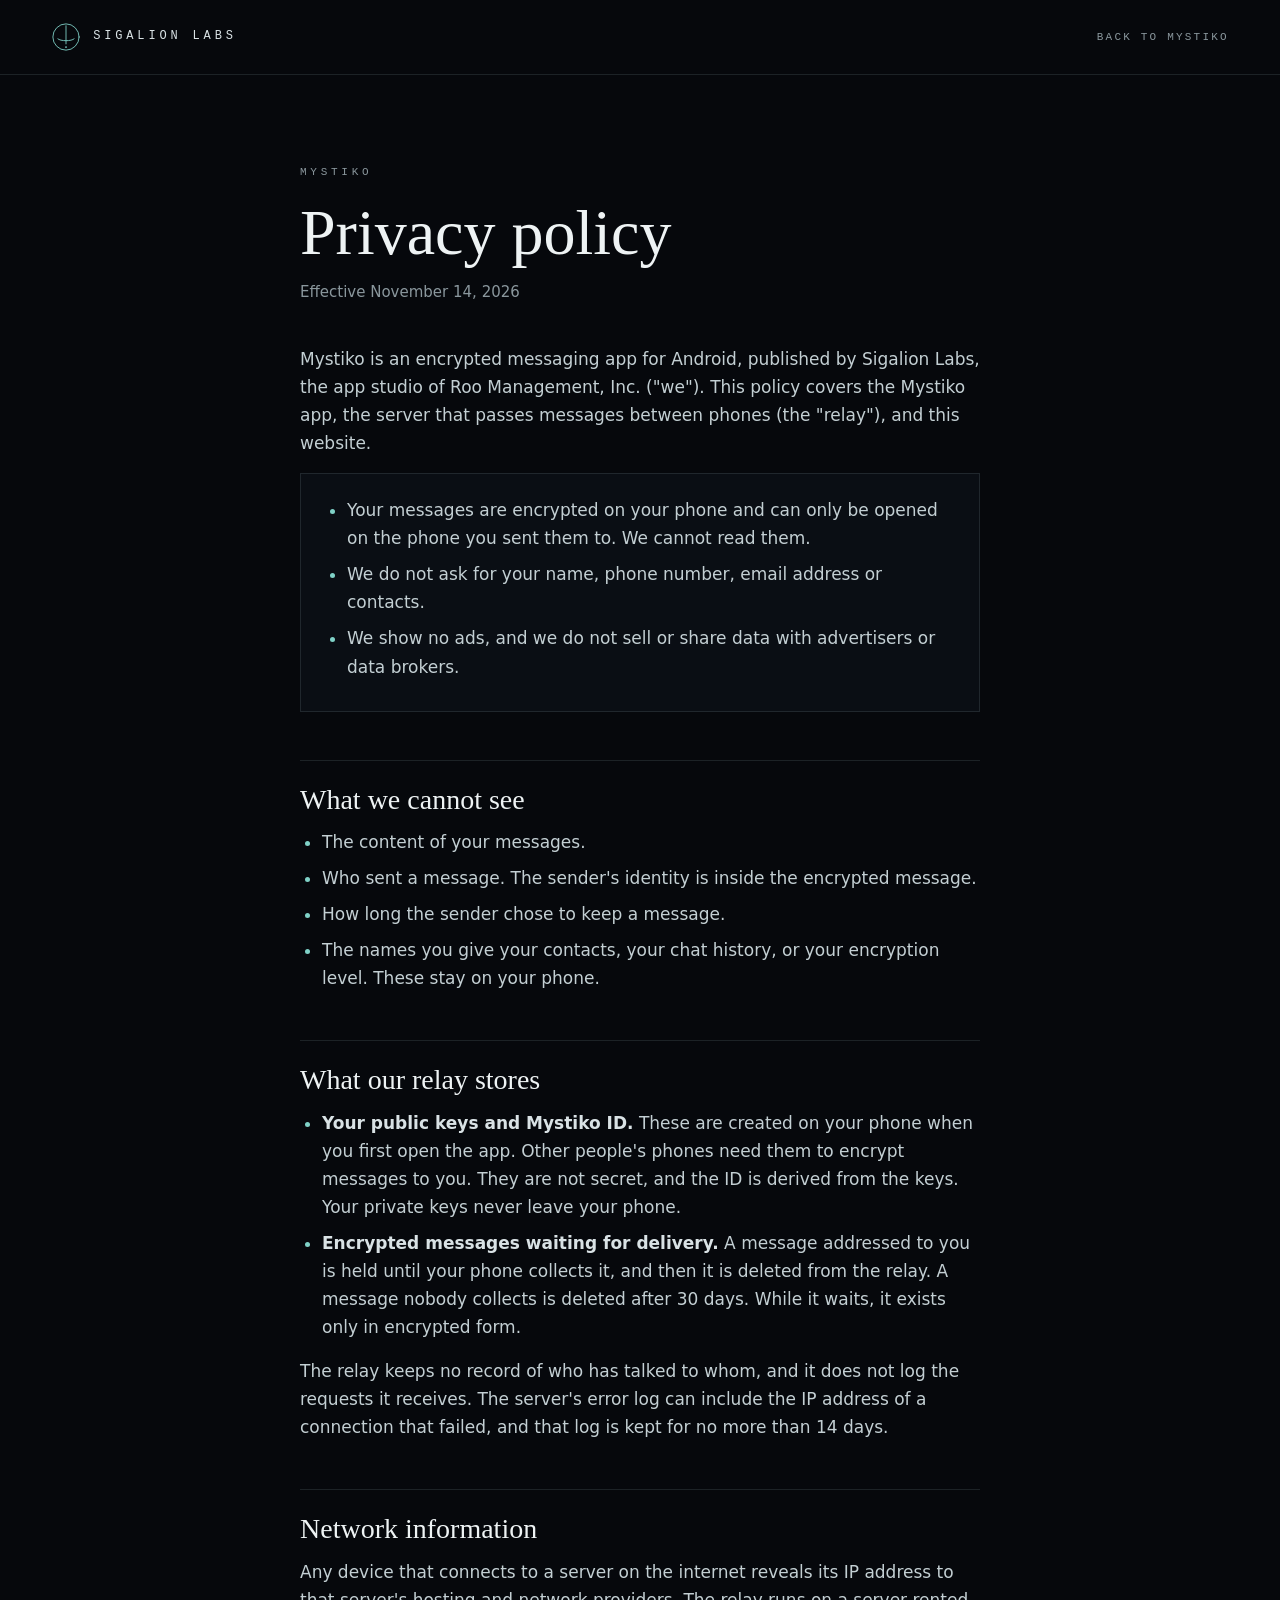
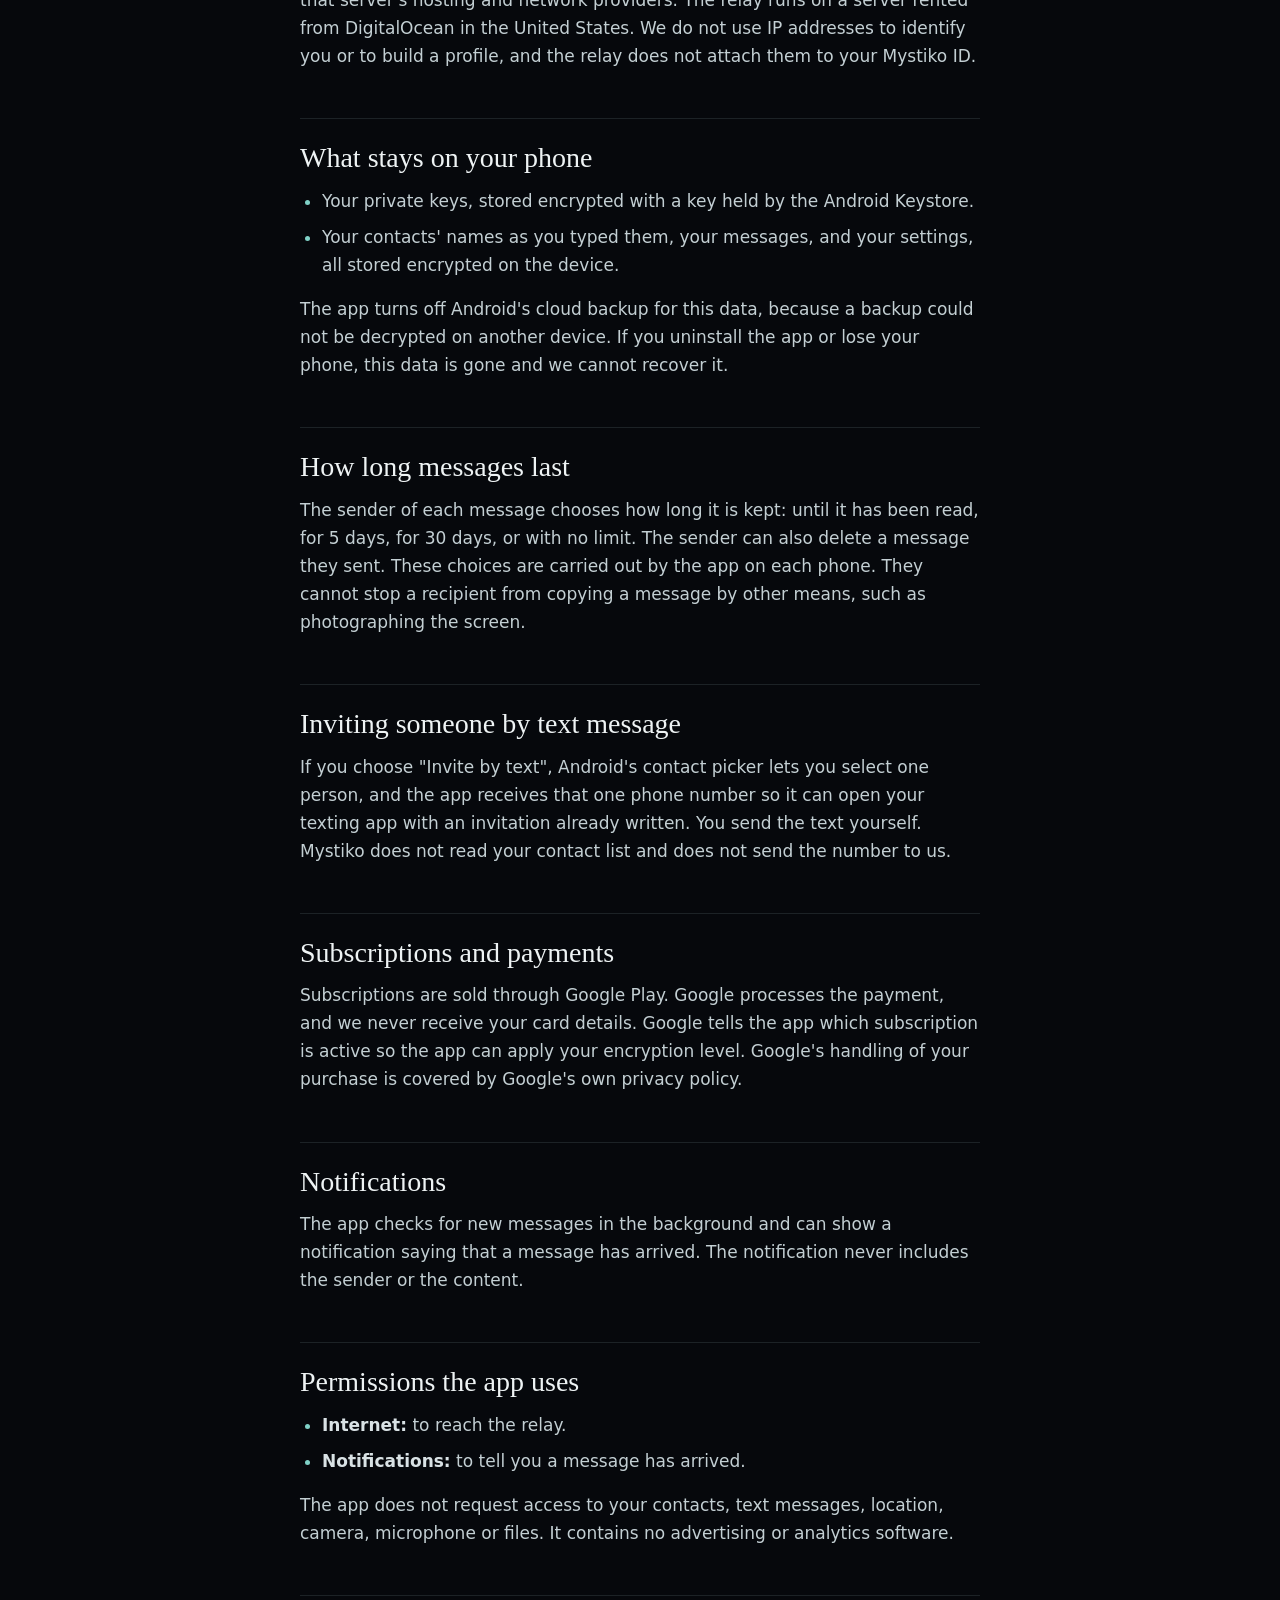
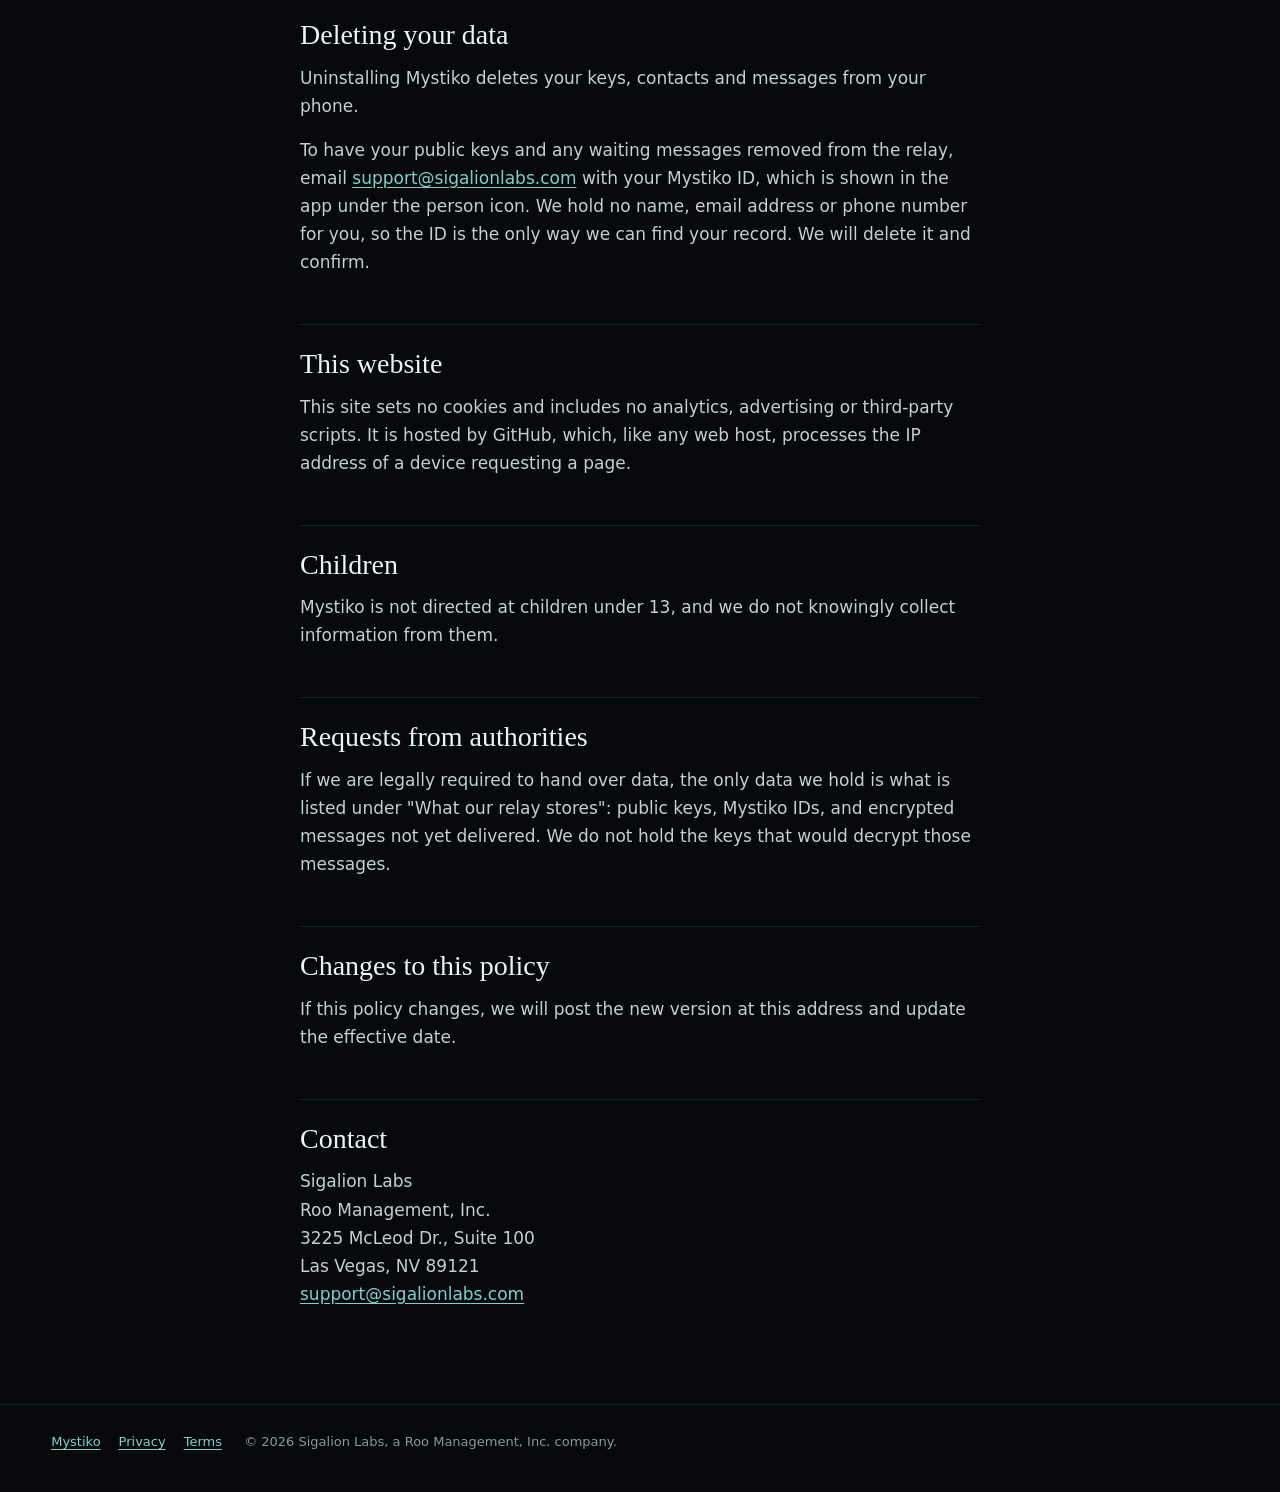
==== privacy.html @ 2ee75dae "Add privacy policy, terms of service and a contact address Both pages describe what the app and rela" ====
<!doctype html>
<html lang="en">
<head>
<meta charset="utf-8">
<meta name="viewport" content="width=device-width, initial-scale=1">
<title>Privacy policy | Mystiko by Sigalion Labs</title>
<meta name="description" content="What the Mystiko app and its server handle, and what they never see.">
<meta name="theme-color" content="#06080c">
<link rel="canonical" href="https://sigalionlabs.com/privacy.html">
<link rel="icon" href="favicon.svg" type="image/svg+xml">
<link rel="stylesheet" href="doc.css">
</head>
<body>

<header class="top">
  <a class="brand" href="/">
    <svg viewBox="0 0 48 48" aria-hidden="true"><circle cx="24" cy="24" r="21"/><path d="M11 27c4 4 22 4 26 0"/><path d="M24 6v29"/><circle class="dot" cx="24" cy="40" r="1.4"/></svg>
    <span>Sigalion Labs</span>
  </a>
  <a class="back" href="/">Back to Mystiko</a>
</header>

<main>
  <p class="eyebrow">Mystiko</p>
  <h1>Privacy policy</h1>
  <p class="dated">Effective November 14, 2026</p>

  <p>Mystiko is an encrypted messaging app for Android, published by Sigalion Labs, the app studio of Roo Management, Inc. ("we"). This policy covers the Mystiko app, the server that passes messages between phones (the "relay"), and this website.</p>

  <div class="short">
    <ul>
      <li>Your messages are encrypted on your phone and can only be opened on the phone you sent them to. We cannot read them.</li>
      <li>We do not ask for your name, phone number, email address or contacts.</li>
      <li>We show no ads, and we do not sell or share data with advertisers or data brokers.</li>
    </ul>
  </div>

  <h2>What we cannot see</h2>
  <ul>
    <li>The content of your messages.</li>
    <li>Who sent a message. The sender's identity is inside the encrypted message.</li>
    <li>How long the sender chose to keep a message.</li>
    <li>The names you give your contacts, your chat history, or your encryption level. These stay on your phone.</li>
  </ul>

  <h2>What our relay stores</h2>
  <ul>
    <li><strong>Your public keys and Mystiko ID.</strong> These are created on your phone when you first open the app. Other people's phones need them to encrypt messages to you. They are not secret, and the ID is derived from the keys. Your private keys never leave your phone.</li>
    <li><strong>Encrypted messages waiting for delivery.</strong> A message addressed to you is held until your phone collects it, and then it is deleted from the relay. A message nobody collects is deleted after 30 days. While it waits, it exists only in encrypted form.</li>
  </ul>
  <p>The relay keeps no record of who has talked to whom, and it does not log the requests it receives. The server's error log can include the IP address of a connection that failed, and that log is kept for no more than 14 days.</p>

  <h2>Network information</h2>
  <p>Any device that connects to a server on the internet reveals its IP address to that server's hosting and network providers. The relay runs on a server rented from DigitalOcean in the United States. We do not use IP addresses to identify you or to build a profile, and the relay does not attach them to your Mystiko ID.</p>

  <h2>What stays on your phone</h2>
  <ul>
    <li>Your private keys, stored encrypted with a key held by the Android Keystore.</li>
    <li>Your contacts' names as you typed them, your messages, and your settings, all stored encrypted on the device.</li>
  </ul>
  <p>The app turns off Android's cloud backup for this data, because a backup could not be decrypted on another device. If you uninstall the app or lose your phone, this data is gone and we cannot recover it.</p>

  <h2>How long messages last</h2>
  <p>The sender of each message chooses how long it is kept: until it has been read, for 5 days, for 30 days, or with no limit. The sender can also delete a message they sent. These choices are carried out by the app on each phone. They cannot stop a recipient from copying a message by other means, such as photographing the screen.</p>

  <h2>Inviting someone by text message</h2>
  <p>If you choose "Invite by text", Android's contact picker lets you select one person, and the app receives that one phone number so it can open your texting app with an invitation already written. You send the text yourself. Mystiko does not read your contact list and does not send the number to us.</p>

  <h2>Subscriptions and payments</h2>
  <p>Subscriptions are sold through Google Play. Google processes the payment, and we never receive your card details. Google tells the app which subscription is active so the app can apply your encryption level. Google's handling of your purchase is covered by Google's own privacy policy.</p>

  <h2>Notifications</h2>
  <p>The app checks for new messages in the background and can show a notification saying that a message has arrived. The notification never includes the sender or the content.</p>

  <h2>Permissions the app uses</h2>
  <ul>
    <li><strong>Internet:</strong> to reach the relay.</li>
    <li><strong>Notifications:</strong> to tell you a message has arrived.</li>
  </ul>
  <p>The app does not request access to your contacts, text messages, location, camera, microphone or files. It contains no advertising or analytics software.</p>

  <h2>Deleting your data</h2>
  <p>Uninstalling Mystiko deletes your keys, contacts and messages from your phone.</p>
  <p>To have your public keys and any waiting messages removed from the relay, email <a href="mailto:support@sigalionlabs.com">support@sigalionlabs.com</a> with your Mystiko ID, which is shown in the app under the person icon. We hold no name, email address or phone number for you, so the ID is the only way we can find your record. We will delete it and confirm.</p>

  <h2>This website</h2>
  <p>This site sets no cookies and includes no analytics, advertising or third-party scripts. It is hosted by GitHub, which, like any web host, processes the IP address of a device requesting a page.</p>

  <h2>Children</h2>
  <p>Mystiko is not directed at children under 13, and we do not knowingly collect information from them.</p>

  <h2>Requests from authorities</h2>
  <p>If we are legally required to hand over data, the only data we hold is what is listed under "What our relay stores": public keys, Mystiko IDs, and encrypted messages not yet delivered. We do not hold the keys that would decrypt those messages.</p>

  <h2>Changes to this policy</h2>
  <p>If this policy changes, we will post the new version at this address and update the effective date.</p>

  <h2>Contact</h2>
  <address>
    Sigalion Labs<br>
    Roo Management, Inc.<br>
    3225 McLeod Dr., Suite 100<br>
    Las Vegas, NV 89121<br>
    <a href="mailto:support@sigalionlabs.com">support@sigalionlabs.com</a>
  </address>
</main>

<footer>
  <a href="/">Mystiko</a><a href="privacy.html">Privacy</a><a href="terms.html">Terms</a>
  <span>© 2026 Sigalion Labs, a Roo Management, Inc. company.</span>
</footer>

</body>
</html>
---- doc.css ----
/* Plain reading pages: privacy and terms. Same palette as the main site, no effects. */

:root {
  --ink: #06080c;
  --line: rgba(160, 190, 200, 0.14);
  --text: #d9e2e5;
  --dim: #8a979d;
  --teal: #7fd1c7;
  --serif: "Iowan Old Style", "Palatino Linotype", Palatino, "Book Antiqua", Georgia, serif;
  --mono: ui-monospace, "Cascadia Mono", "SF Mono", Menlo, Consolas, "Liberation Mono", monospace;
  --sans: system-ui, -apple-system, "Segoe UI", Roboto, "Helvetica Neue", Arial, sans-serif;
}

* { box-sizing: border-box; }

body {
  margin: 0;
  background: var(--ink);
  color: var(--text);
  font-family: var(--sans);
  font-size: 17px;
  line-height: 1.65;
  -webkit-font-smoothing: antialiased;
}

a { color: var(--teal); text-underline-offset: 3px; }
a:hover { color: #fff; }

.top {
  display: flex;
  align-items: center;
  justify-content: space-between;
  gap: 20px;
  padding: 22px clamp(20px, 4vw, 56px);
  border-bottom: 1px solid var(--line);
}

.brand {
  display: inline-flex;
  align-items: center;
  gap: 12px;
  color: var(--text);
  text-decoration: none;
  font-family: var(--mono);
  font-size: 12px;
  letter-spacing: 0.32em;
  text-transform: uppercase;
}
.brand svg { width: 30px; height: 30px; fill: none; stroke: var(--teal); stroke-width: 1.4; stroke-linecap: round; }
.brand .dot { fill: var(--teal); stroke: none; }

.back {
  font-family: var(--mono);
  font-size: 11px;
  letter-spacing: 0.2em;
  text-transform: uppercase;
  text-decoration: none;
  color: var(--dim);
}
.back:hover { color: var(--teal); }

main {
  width: min(760px, 100%);
  margin: 0 auto;
  padding: clamp(40px, 7vw, 88px) clamp(20px, 4vw, 40px) 96px;
}

.eyebrow {
  margin: 0 0 18px;
  font-family: var(--mono);
  font-size: 11px;
  letter-spacing: 0.34em;
  text-transform: uppercase;
  color: var(--dim);
}

h1 {
  margin: 0 0 14px;
  font-family: var(--serif);
  font-weight: 400;
  font-size: clamp(38px, 6vw, 64px);
  line-height: 1.05;
  color: #eef3f4;
}

.dated { margin: 0 0 40px; color: var(--dim); font-size: 15px; }

h2 {
  margin: 48px 0 12px;
  padding-top: 22px;
  border-top: 1px solid var(--line);
  font-family: var(--serif);
  font-weight: 400;
  font-size: 28px;
  line-height: 1.2;
  color: #eef3f4;
}

p { margin: 0 0 16px; color: #c3cfd3; }
ul { margin: 0 0 16px; padding-left: 22px; color: #c3cfd3; }
li { margin-bottom: 8px; }
li::marker { color: var(--teal); }
strong { color: var(--text); font-weight: 600; }

.short {
  margin: 0 0 8px;
  padding: 22px 24px;
  border: 1px solid var(--line);
  background: rgba(12, 16, 23, 0.8);
}
.short ul { margin-bottom: 0; }

address { font-style: normal; color: #c3cfd3; }

footer {
  padding: 26px clamp(20px, 4vw, 56px) 40px;
  border-top: 1px solid var(--line);
  font-size: 13px;
  color: var(--dim);
}
footer a { margin-right: 18px; }
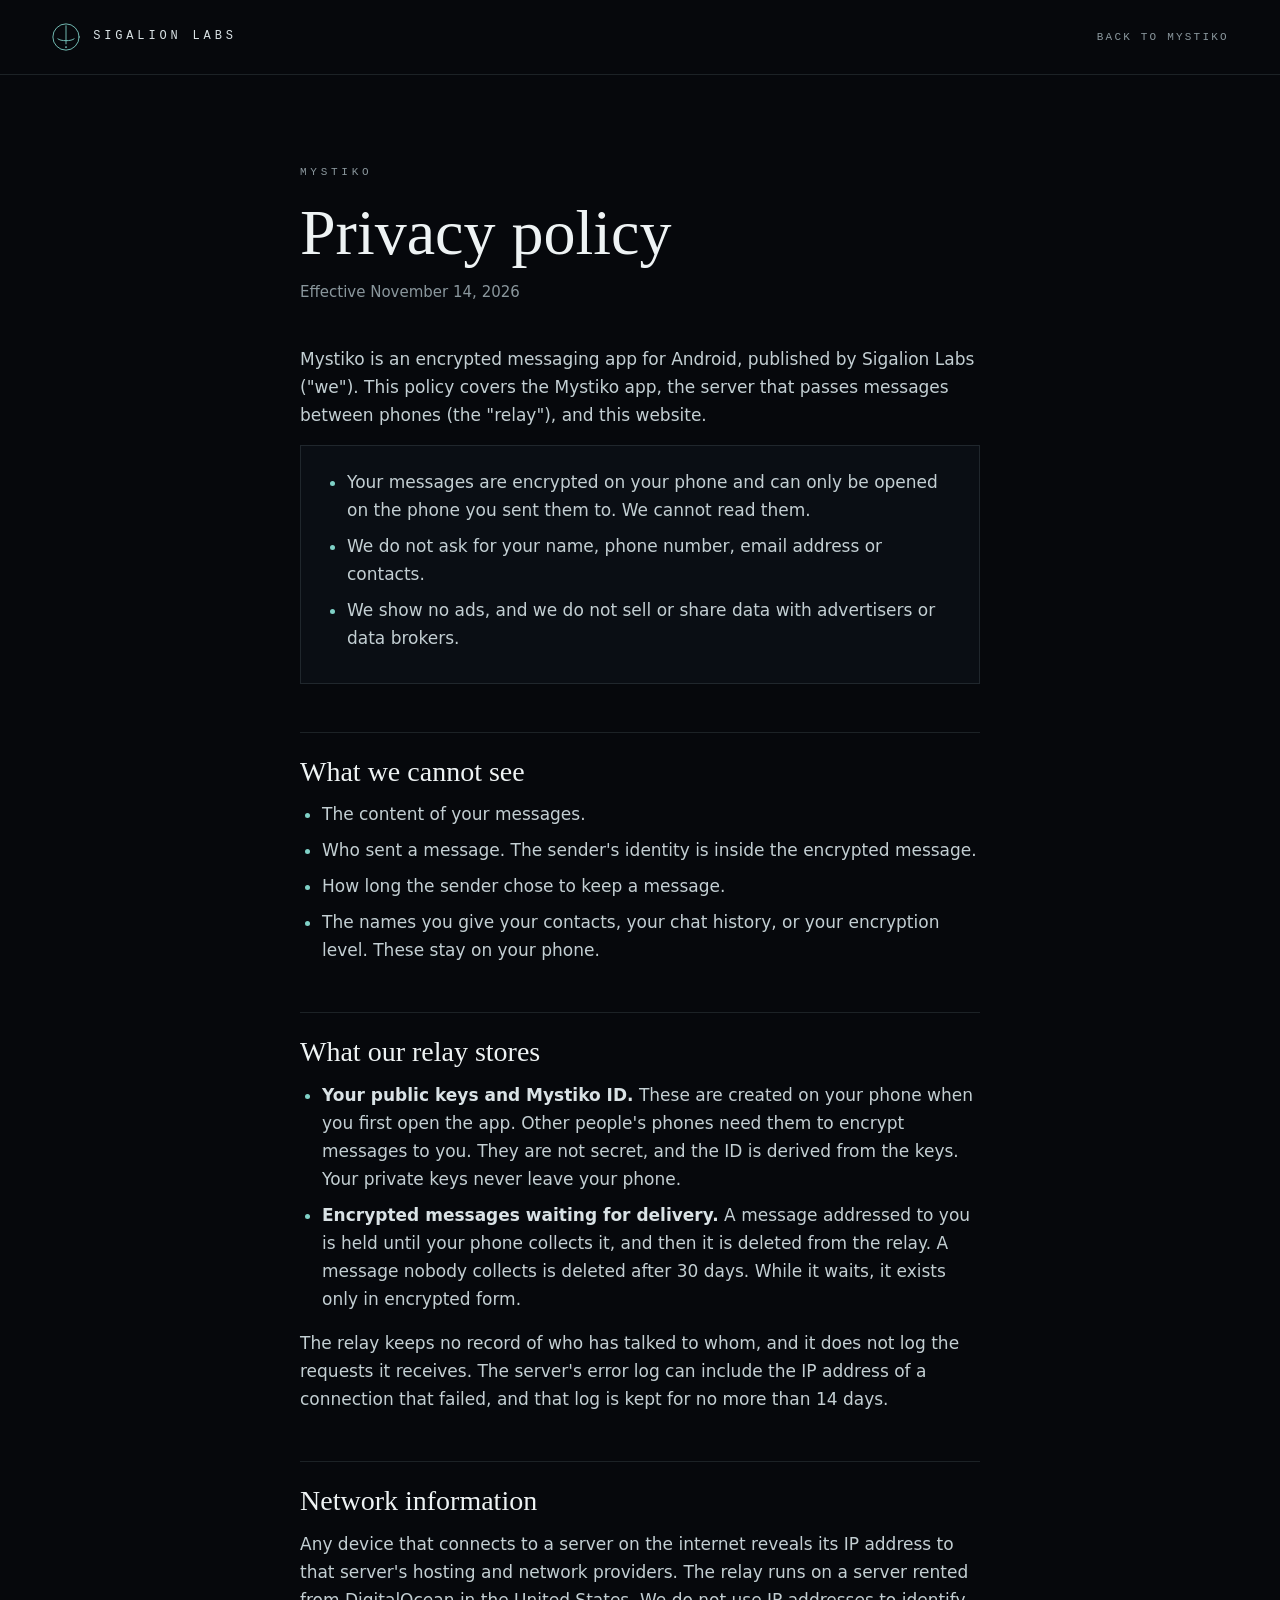
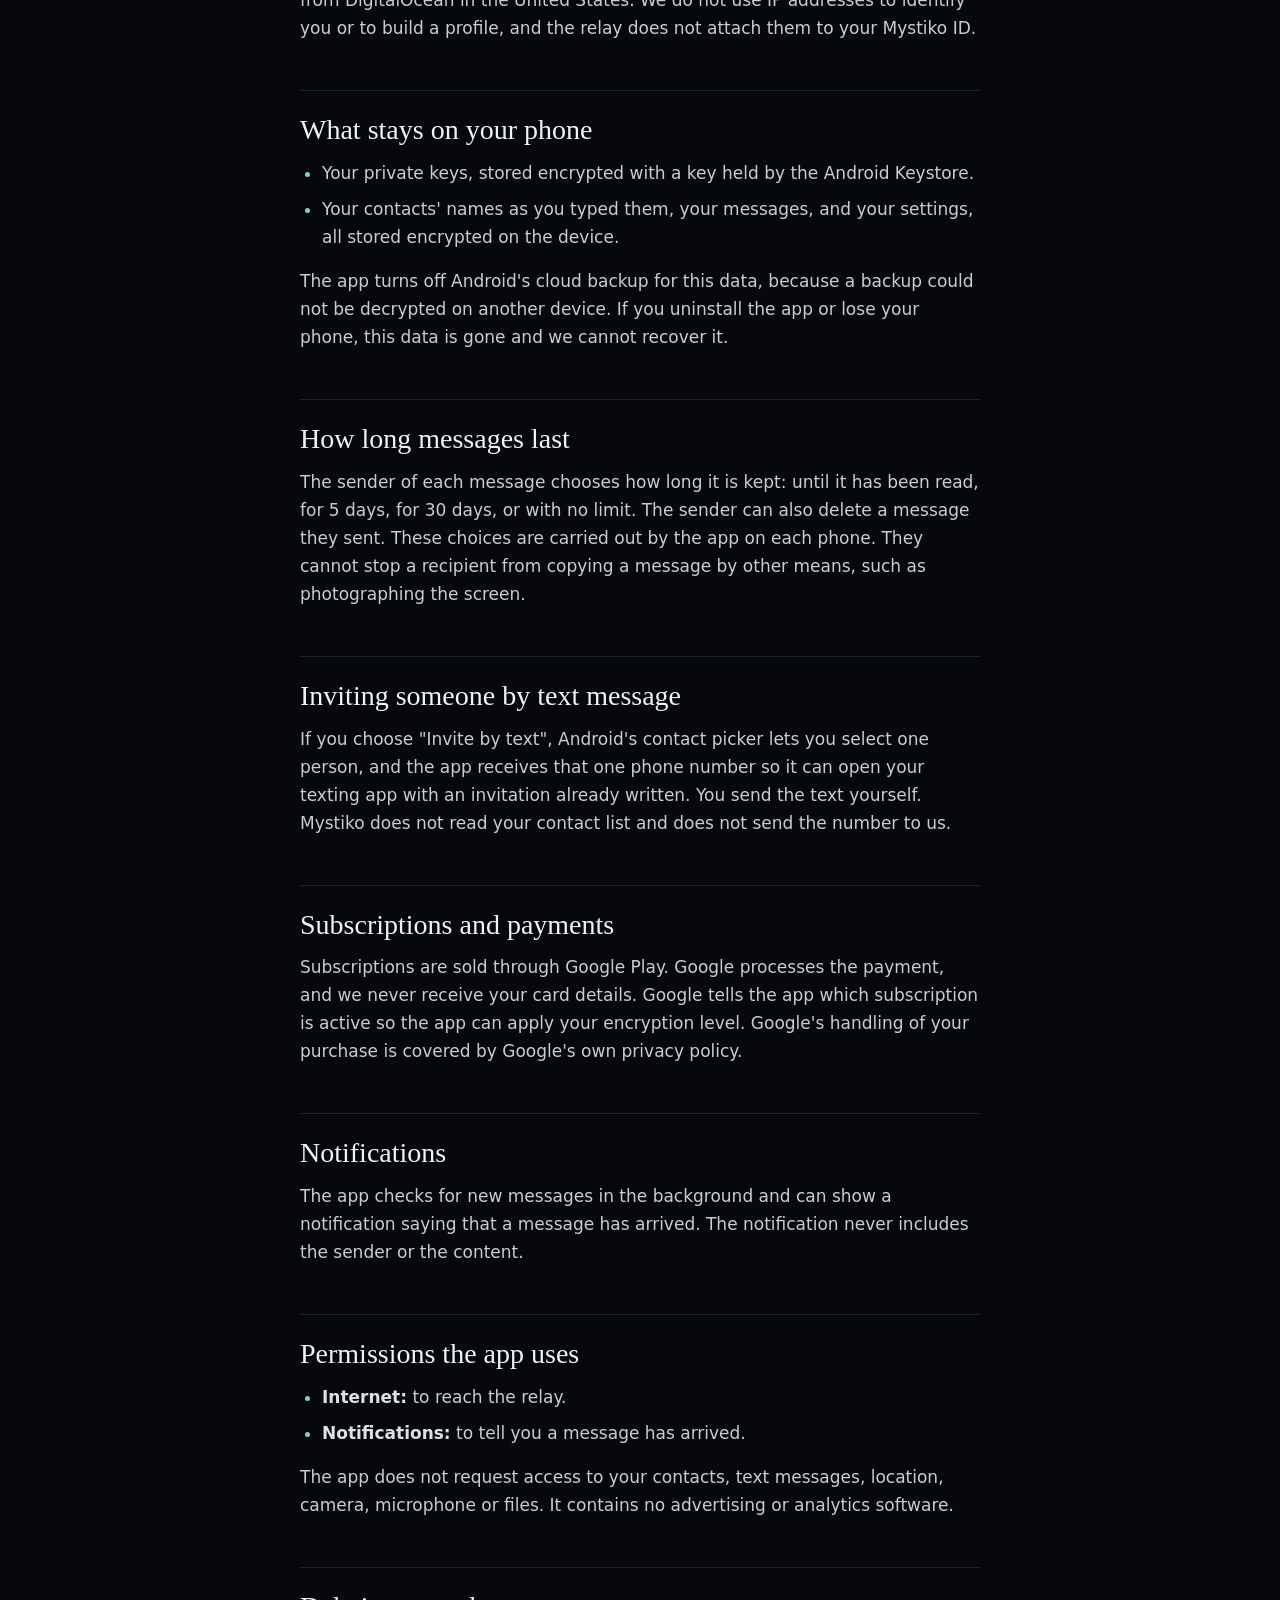
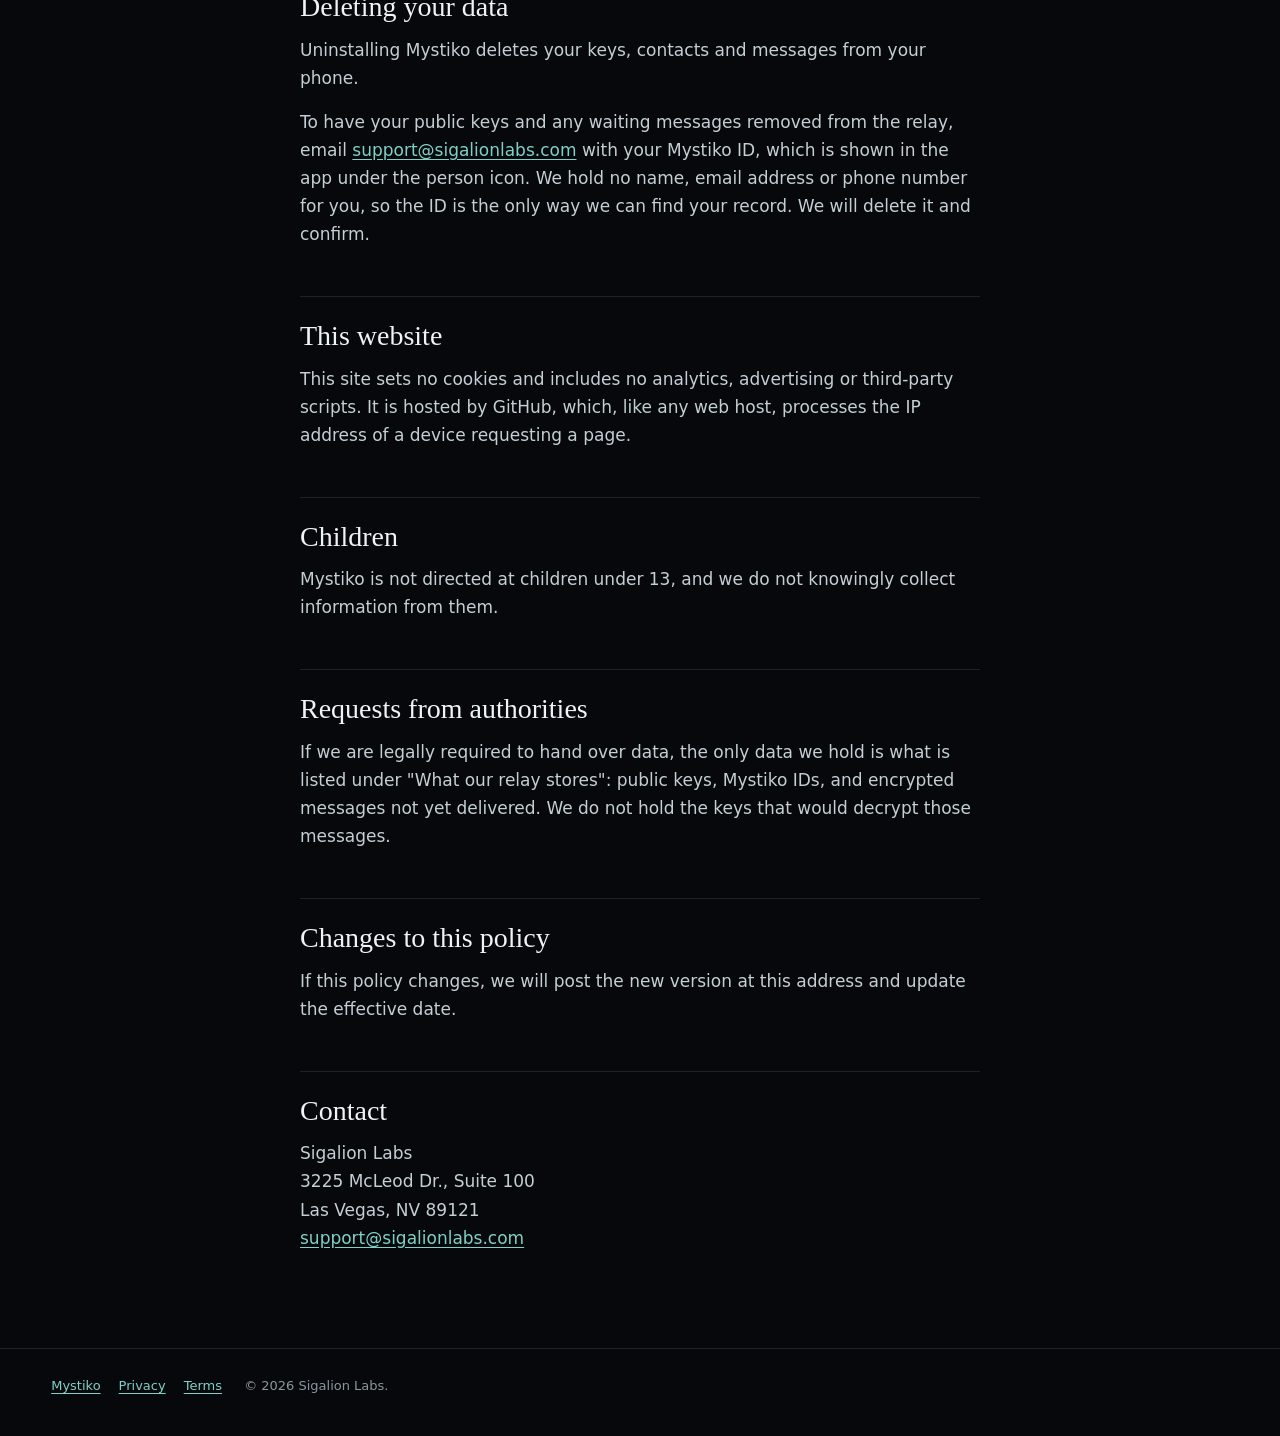
==== commit 44112dca: "Present the site under the Sigalion Labs name only Co-Authored-By: Claude Fable 5.2 <noreply@anthrop" ====
--- a/privacy.html
+++ b/privacy.html
@@ -25,7 +25,7 @@
   <h1>Privacy policy</h1>
   <p class="dated">Effective November 14, 2026</p>
 
-  <p>Mystiko is an encrypted messaging app for Android, published by Sigalion Labs, the app studio of Roo Management, Inc. ("we"). This policy covers the Mystiko app, the server that passes messages between phones (the "relay"), and this website.</p>
+  <p>Mystiko is an encrypted messaging app for Android, published by Sigalion Labs ("we"). This policy covers the Mystiko app, the server that passes messages between phones (the "relay"), and this website.</p>
 
   <div class="short">
     <ul>
@@ -98,7 +98,6 @@
   <h2>Contact</h2>
   <address>
     Sigalion Labs<br>
-    Roo Management, Inc.<br>
     3225 McLeod Dr., Suite 100<br>
     Las Vegas, NV 89121<br>
     <a href="mailto:support@sigalionlabs.com">support@sigalionlabs.com</a>
@@ -107,7 +106,7 @@
 
 <footer>
   <a href="/">Mystiko</a><a href="privacy.html">Privacy</a><a href="terms.html">Terms</a>
-  <span>© 2026 Sigalion Labs, a Roo Management, Inc. company.</span>
+  <span>© 2026 Sigalion Labs.</span>
 </footer>
 
 </body>
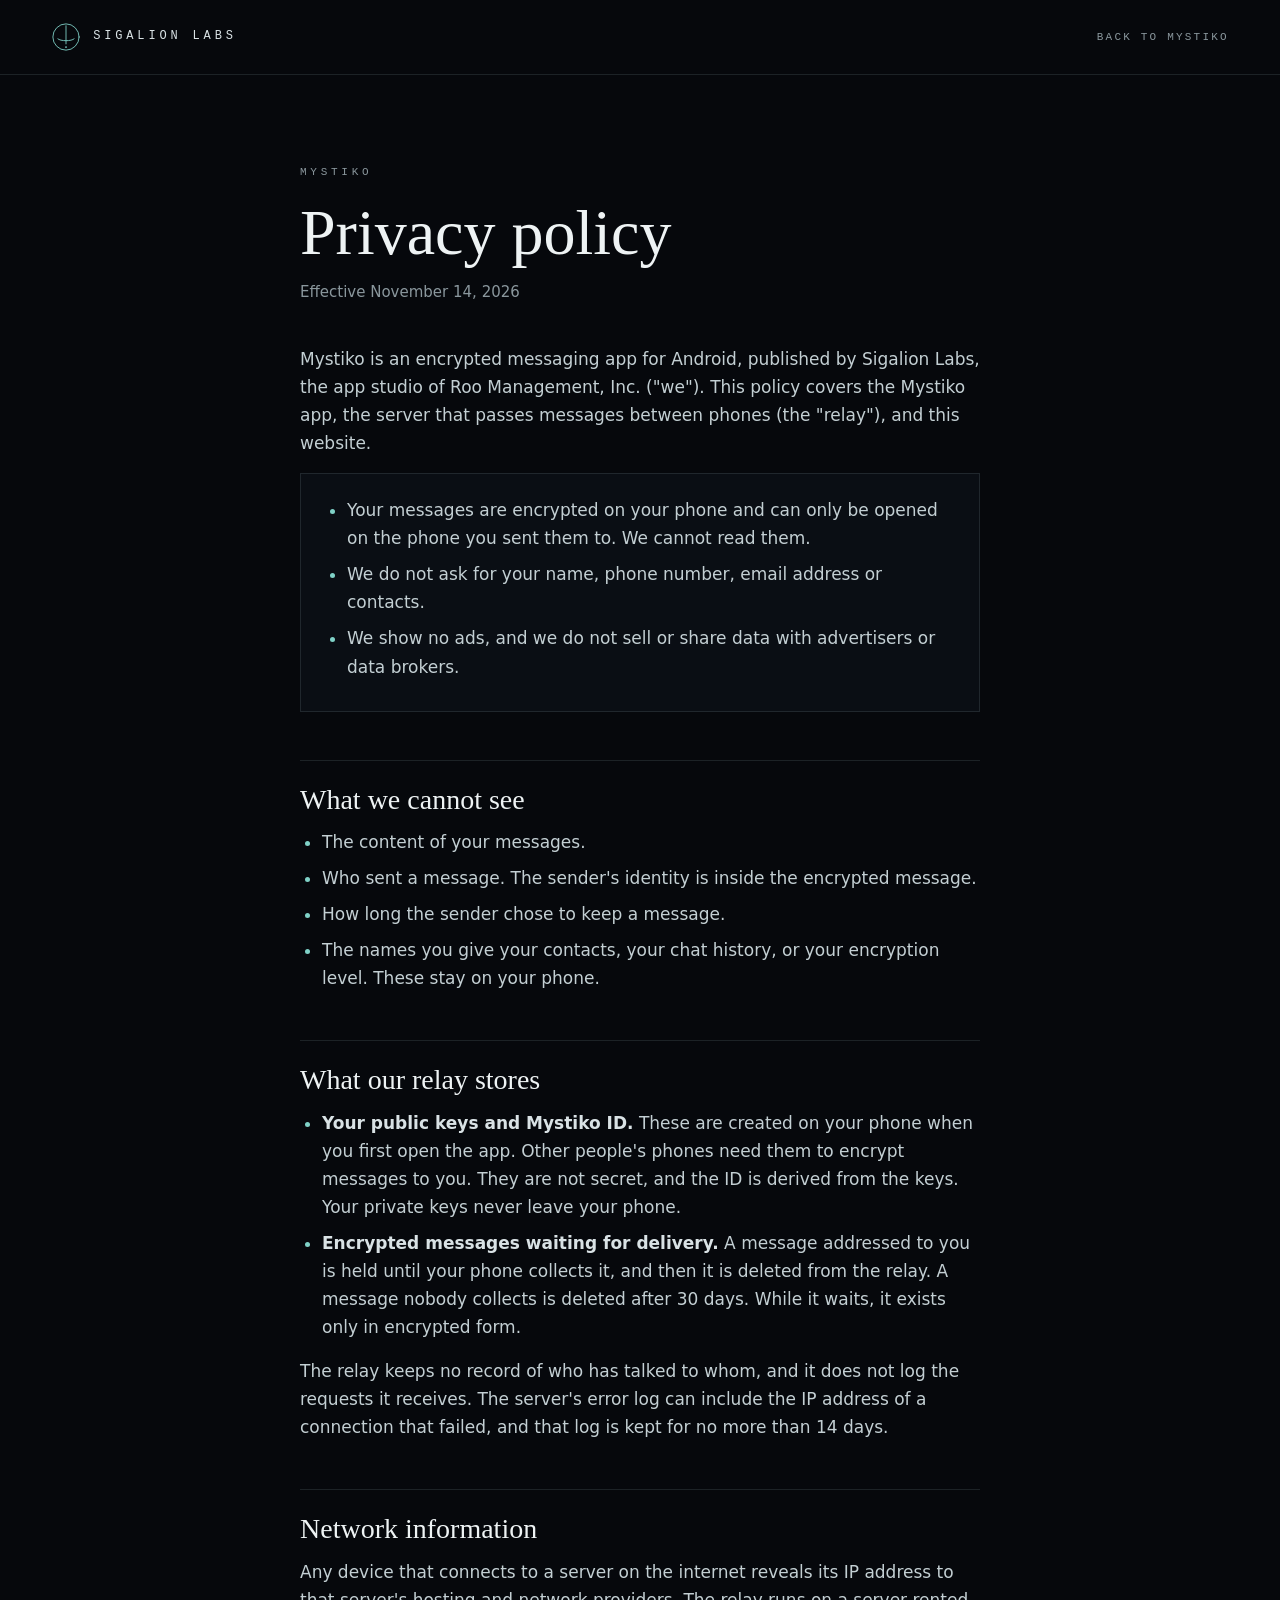
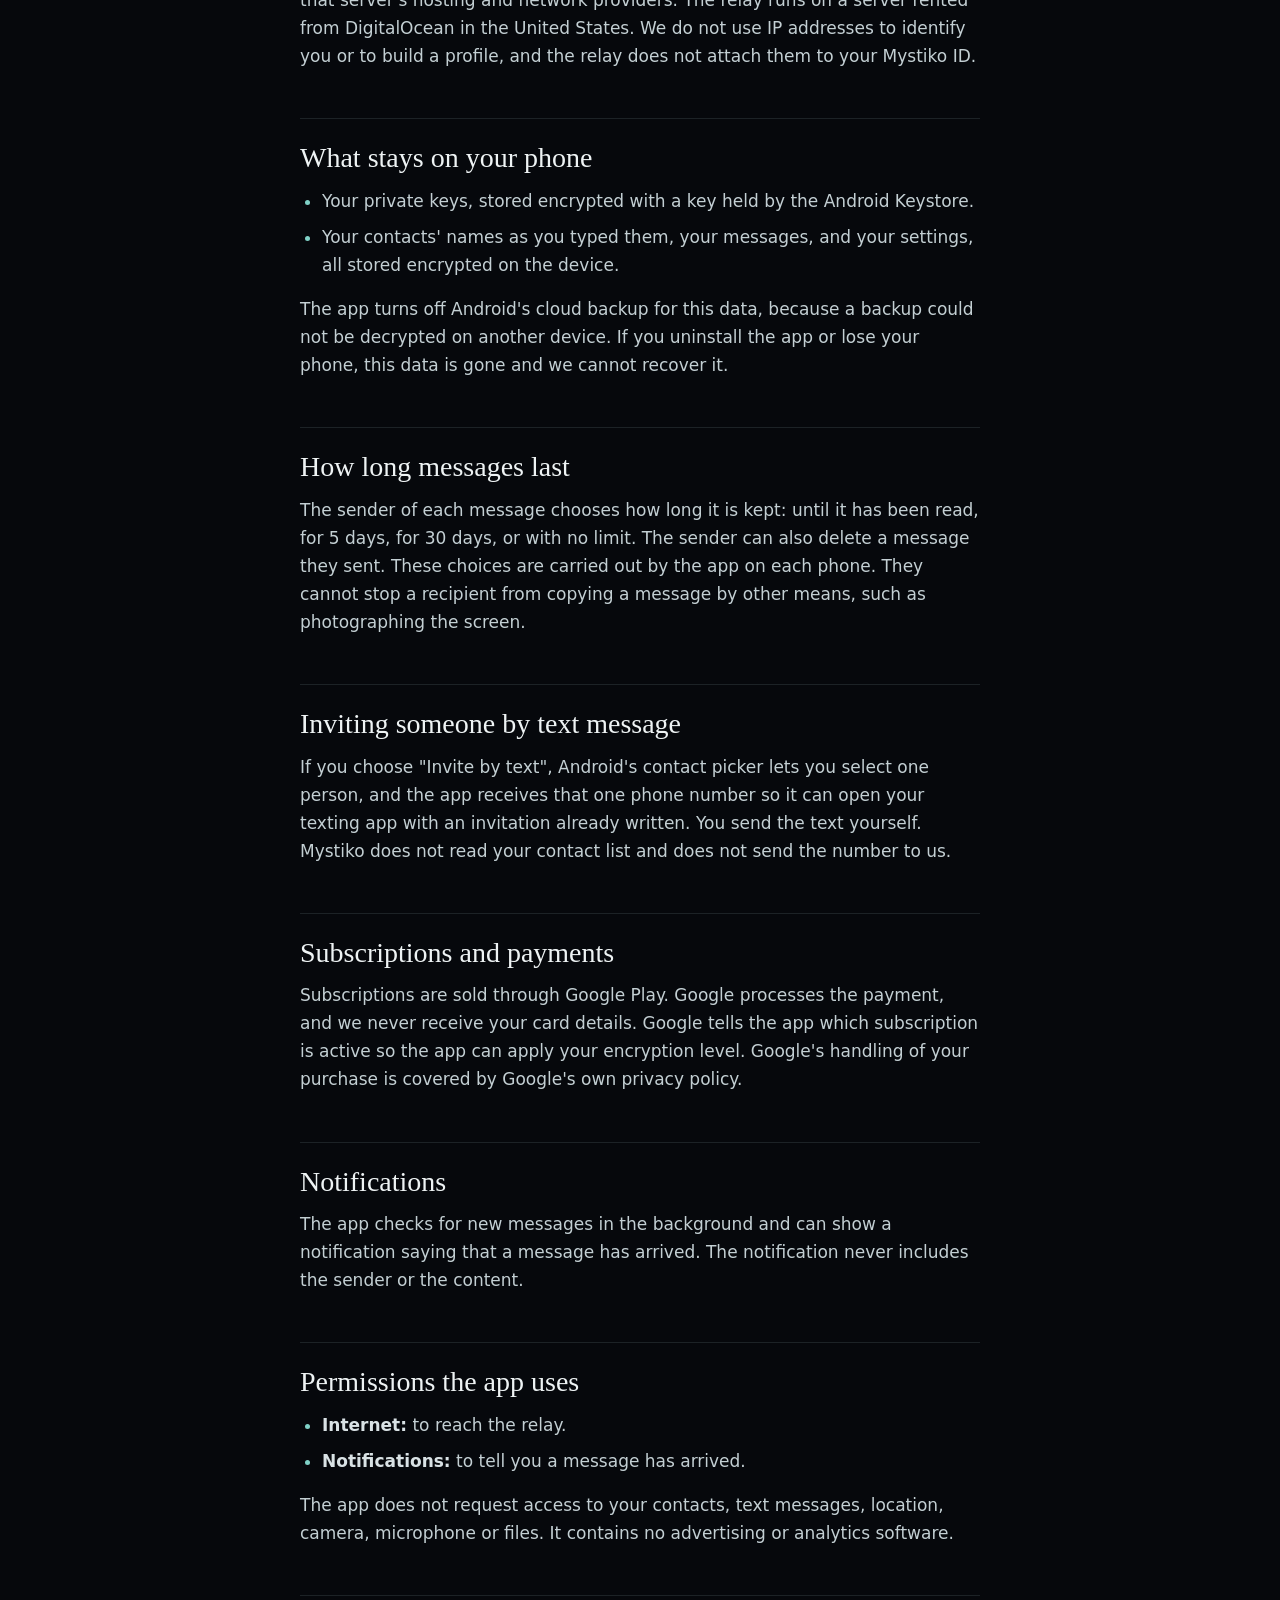
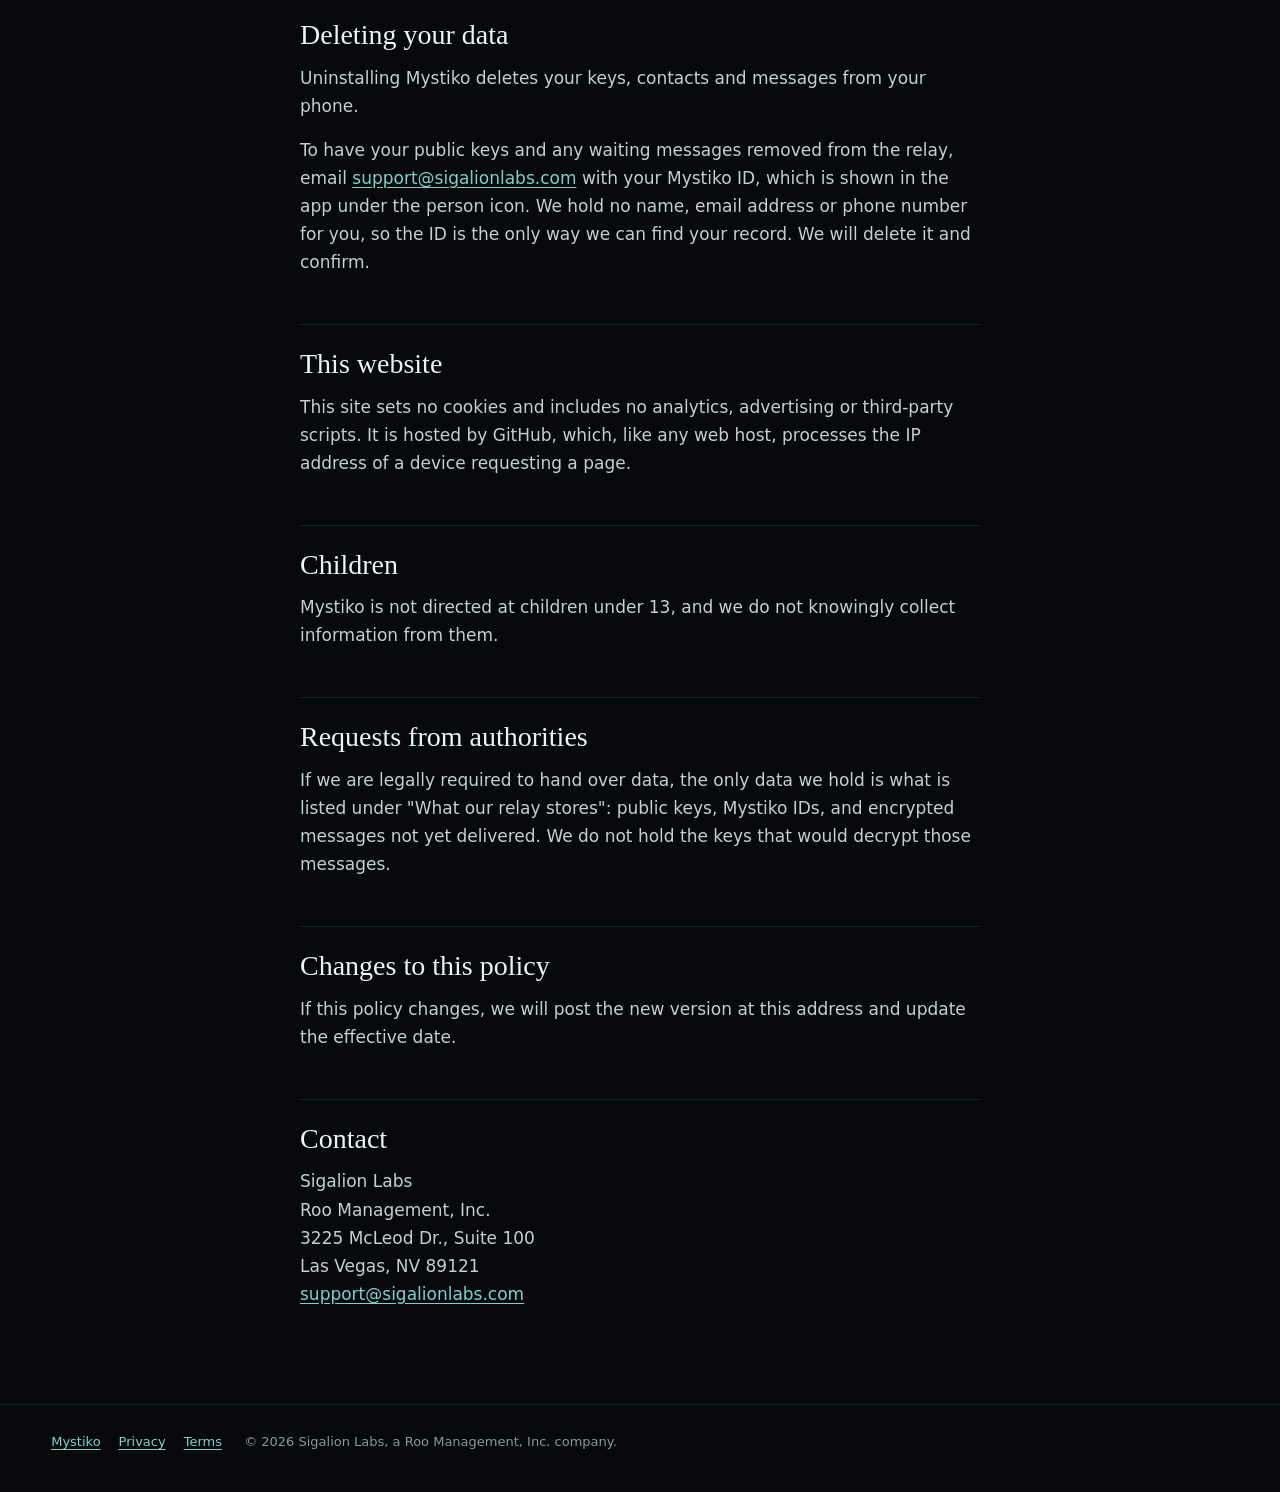
==== commit 2592debc: "Revert "Present the site under the Sigalion Labs name only" This reverts commit 44112dca83843392249f" ====
--- a/privacy.html
+++ b/privacy.html
@@ -25,7 +25,7 @@
   <h1>Privacy policy</h1>
   <p class="dated">Effective November 14, 2026</p>
 
-  <p>Mystiko is an encrypted messaging app for Android, published by Sigalion Labs ("we"). This policy covers the Mystiko app, the server that passes messages between phones (the "relay"), and this website.</p>
+  <p>Mystiko is an encrypted messaging app for Android, published by Sigalion Labs, the app studio of Roo Management, Inc. ("we"). This policy covers the Mystiko app, the server that passes messages between phones (the "relay"), and this website.</p>
 
   <div class="short">
     <ul>
@@ -98,6 +98,7 @@
   <h2>Contact</h2>
   <address>
     Sigalion Labs<br>
+    Roo Management, Inc.<br>
     3225 McLeod Dr., Suite 100<br>
     Las Vegas, NV 89121<br>
     <a href="mailto:support@sigalionlabs.com">support@sigalionlabs.com</a>
@@ -106,7 +107,7 @@
 
 <footer>
   <a href="/">Mystiko</a><a href="privacy.html">Privacy</a><a href="terms.html">Terms</a>
-  <span>© 2026 Sigalion Labs.</span>
+  <span>© 2026 Sigalion Labs, a Roo Management, Inc. company.</span>
 </footer>
 
 </body>
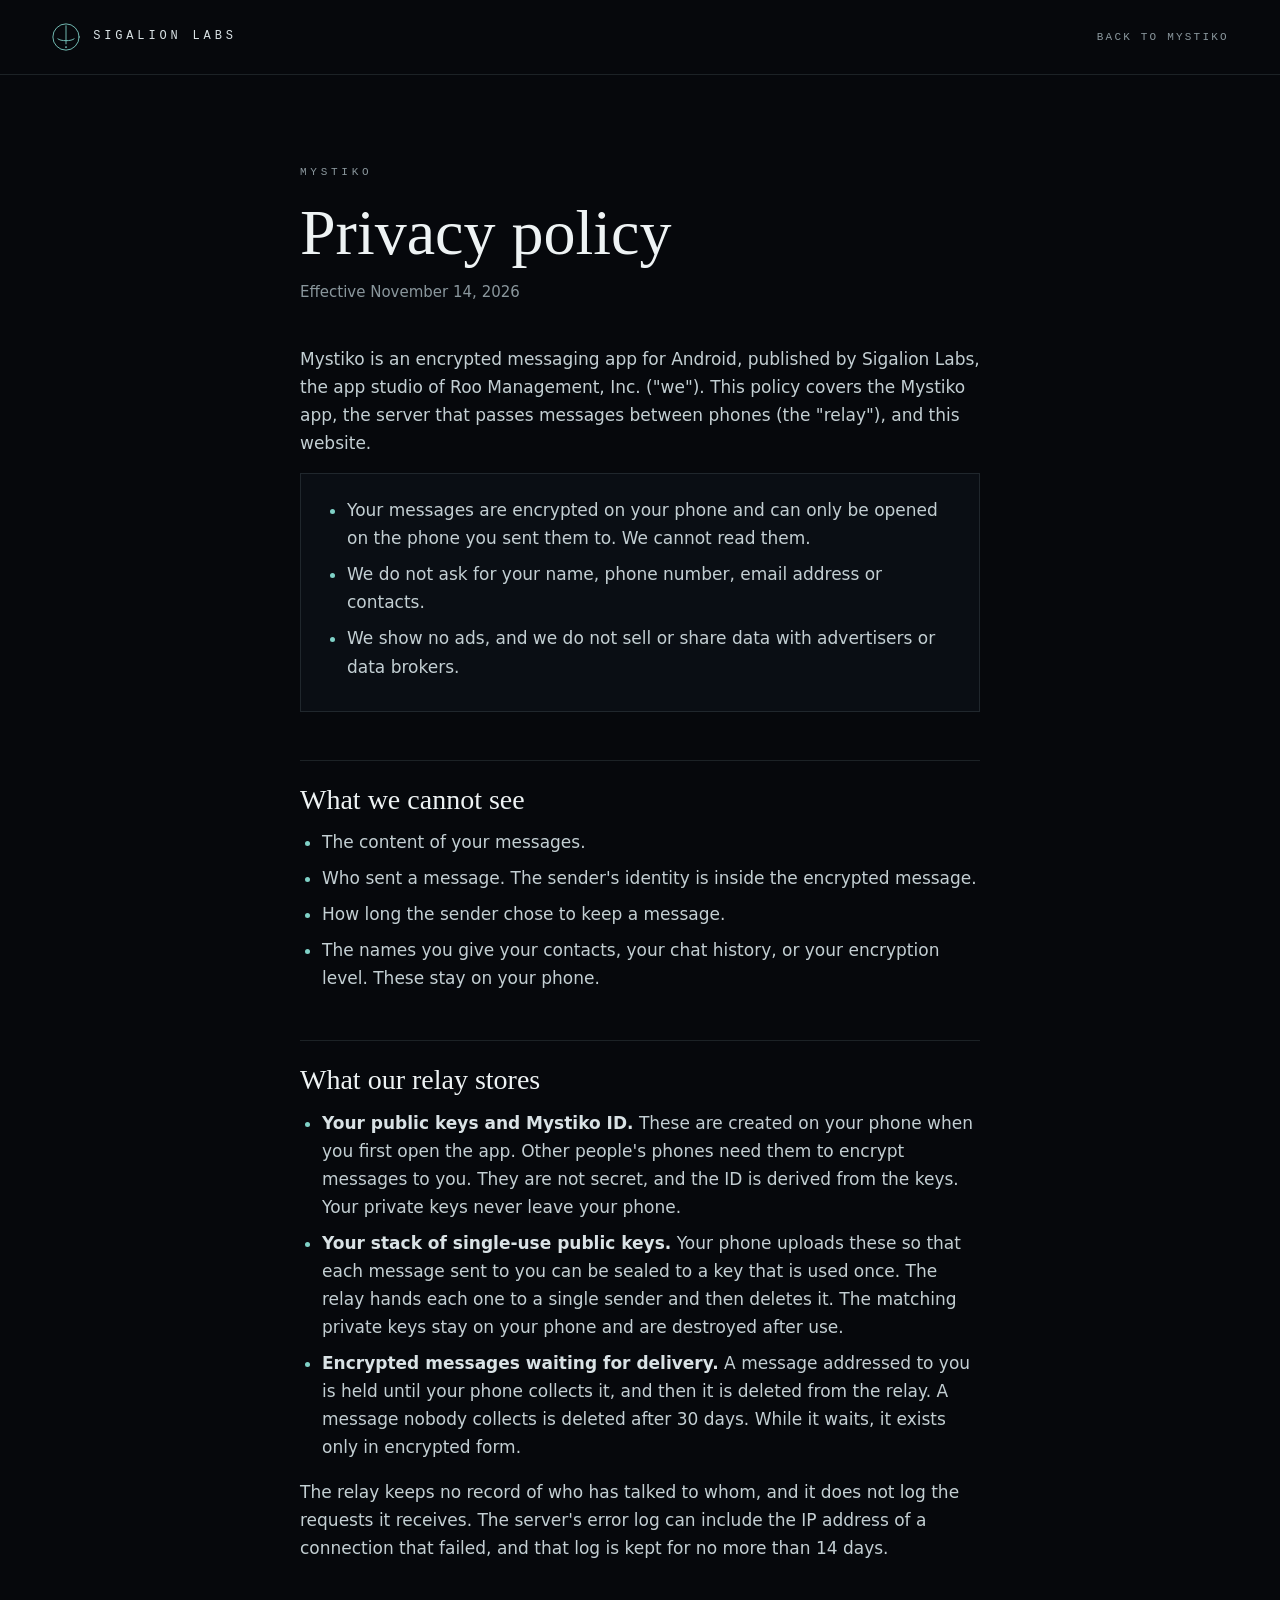
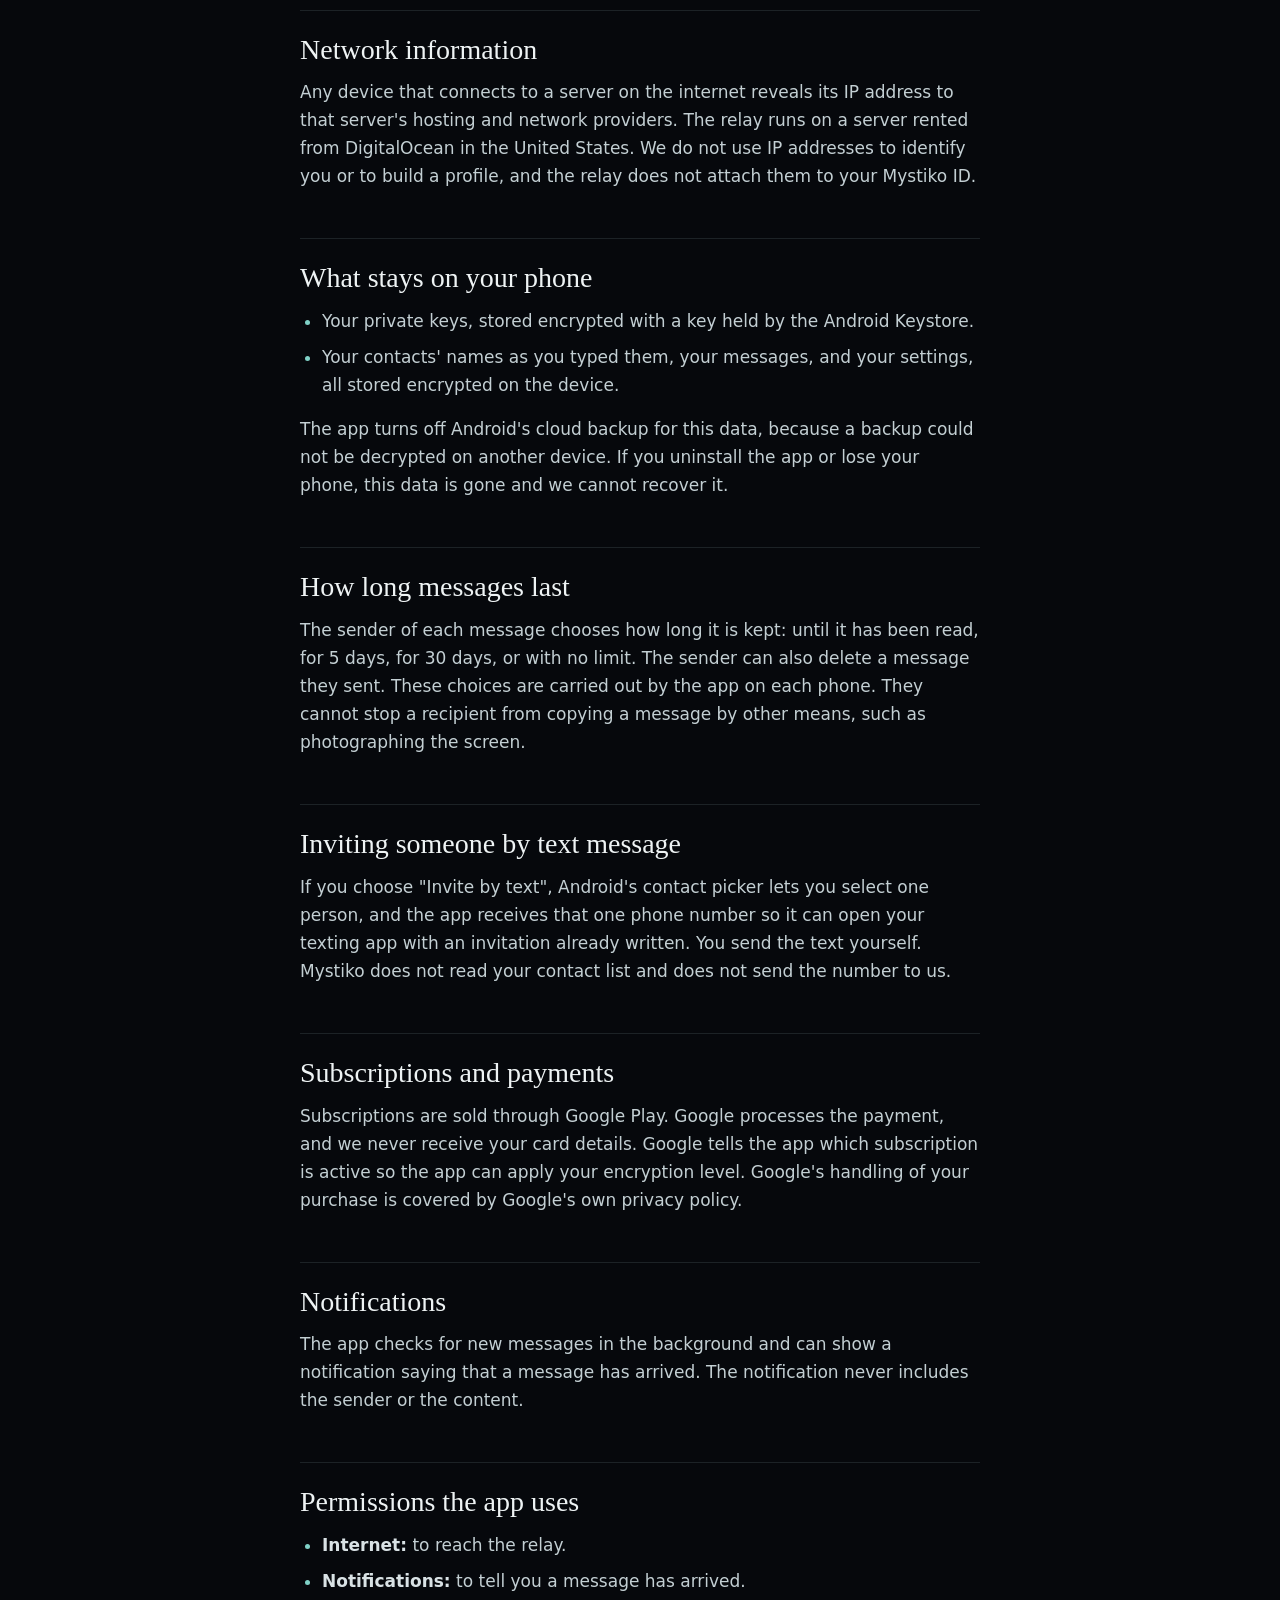
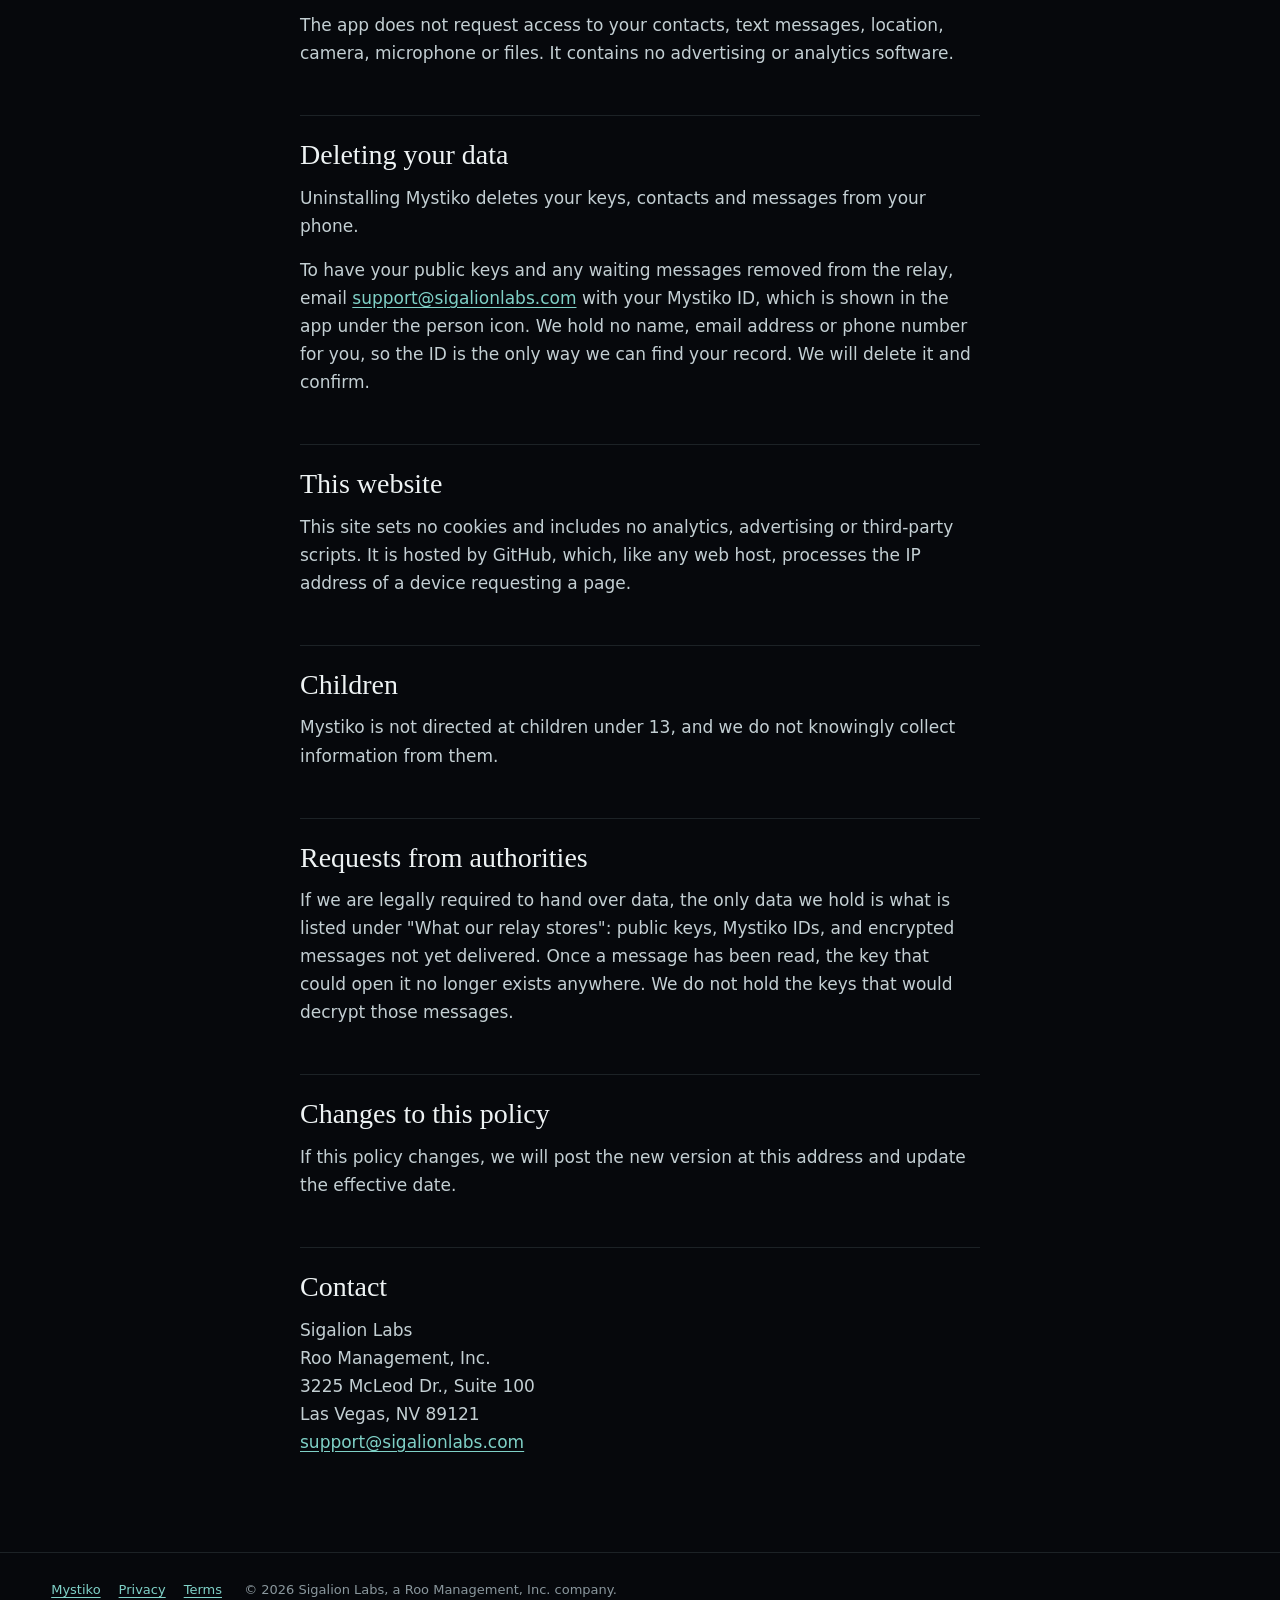
==== commit 6261bb40: "Describe single-use keys on the site and in the privacy policy Co-Authored-By: Claude Fable 5.2 <nor" ====
--- a/privacy.html
+++ b/privacy.html
@@ -46,6 +46,7 @@
   <h2>What our relay stores</h2>
   <ul>
     <li><strong>Your public keys and Mystiko ID.</strong> These are created on your phone when you first open the app. Other people's phones need them to encrypt messages to you. They are not secret, and the ID is derived from the keys. Your private keys never leave your phone.</li>
+    <li><strong>Your stack of single-use public keys.</strong> Your phone uploads these so that each message sent to you can be sealed to a key that is used once. The relay hands each one to a single sender and then deletes it. The matching private keys stay on your phone and are destroyed after use.</li>
     <li><strong>Encrypted messages waiting for delivery.</strong> A message addressed to you is held until your phone collects it, and then it is deleted from the relay. A message nobody collects is deleted after 30 days. While it waits, it exists only in encrypted form.</li>
   </ul>
   <p>The relay keeps no record of who has talked to whom, and it does not log the requests it receives. The server's error log can include the IP address of a connection that failed, and that log is kept for no more than 14 days.</p>
@@ -90,7 +91,7 @@
   <p>Mystiko is not directed at children under 13, and we do not knowingly collect information from them.</p>
 
   <h2>Requests from authorities</h2>
-  <p>If we are legally required to hand over data, the only data we hold is what is listed under "What our relay stores": public keys, Mystiko IDs, and encrypted messages not yet delivered. We do not hold the keys that would decrypt those messages.</p>
+  <p>If we are legally required to hand over data, the only data we hold is what is listed under "What our relay stores": public keys, Mystiko IDs, and encrypted messages not yet delivered. Once a message has been read, the key that could open it no longer exists anywhere. We do not hold the keys that would decrypt those messages.</p>
 
   <h2>Changes to this policy</h2>
   <p>If this policy changes, we will post the new version at this address and update the effective date.</p>
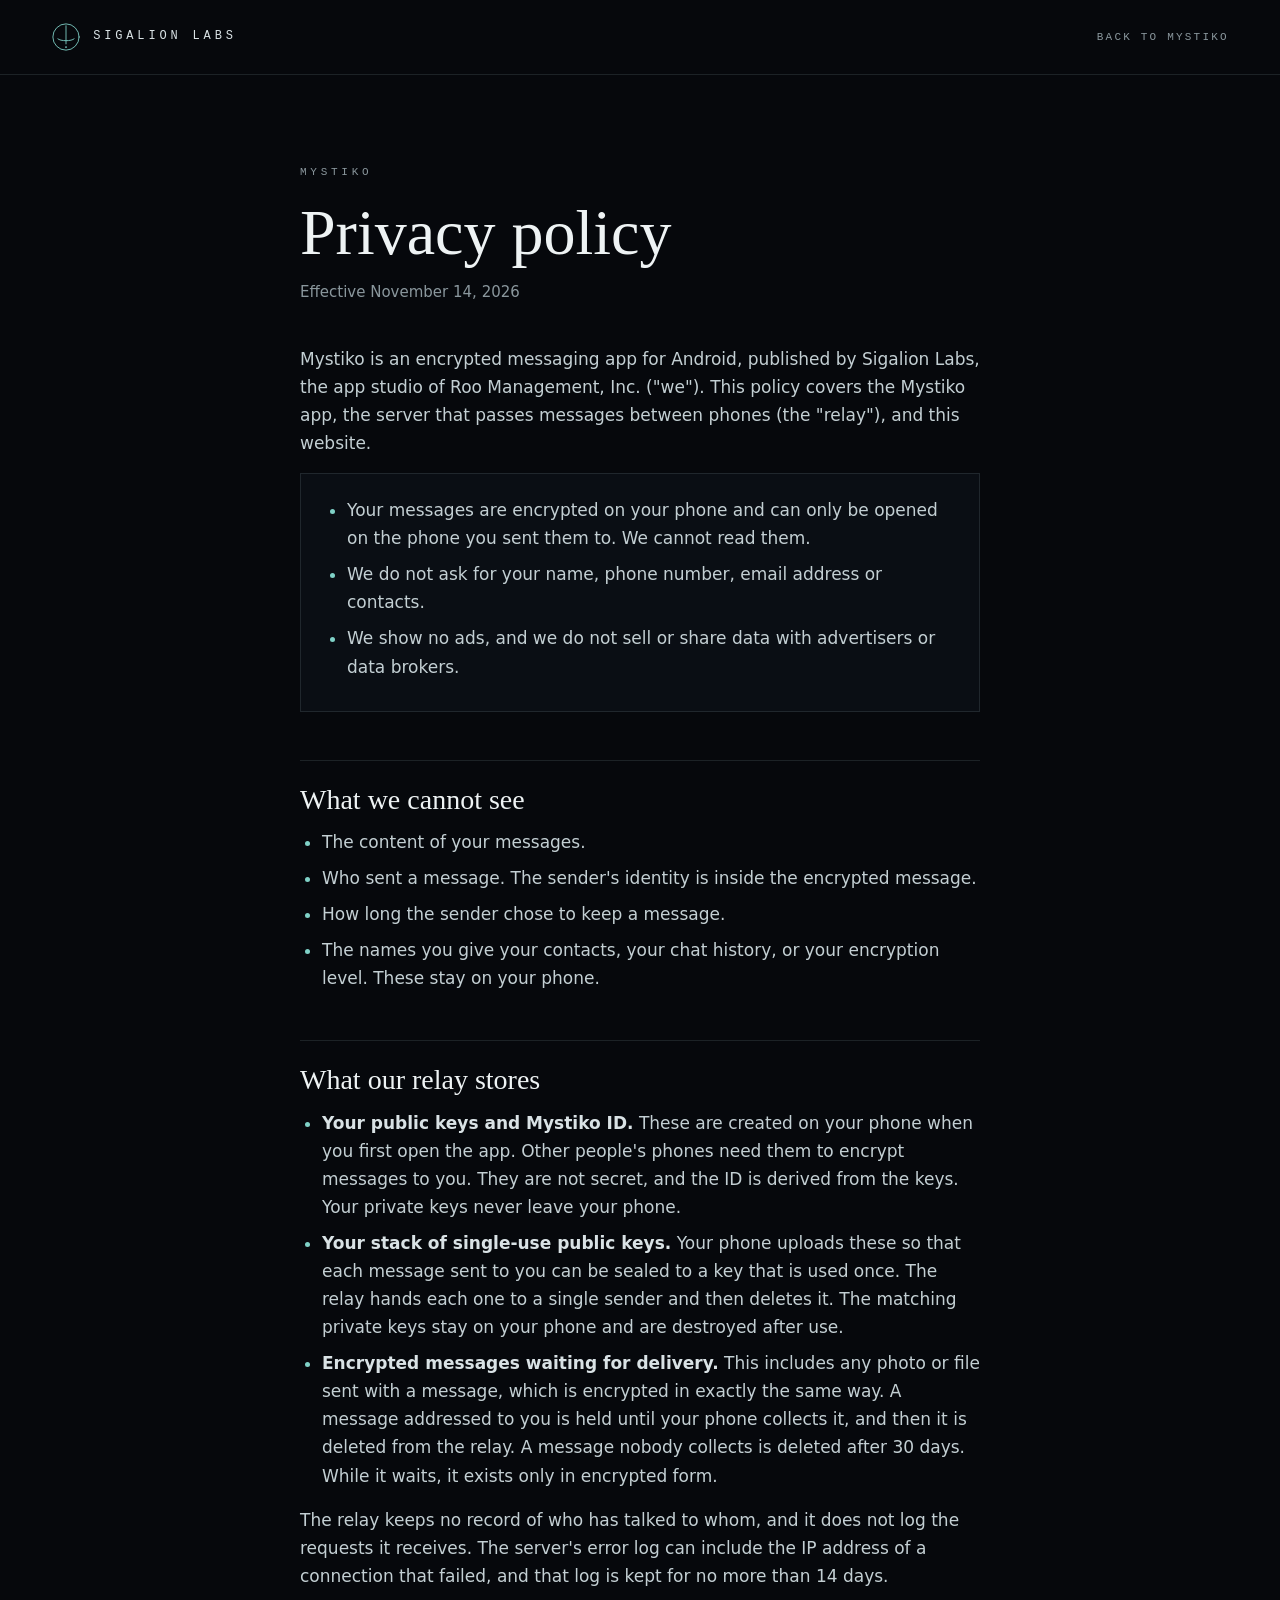
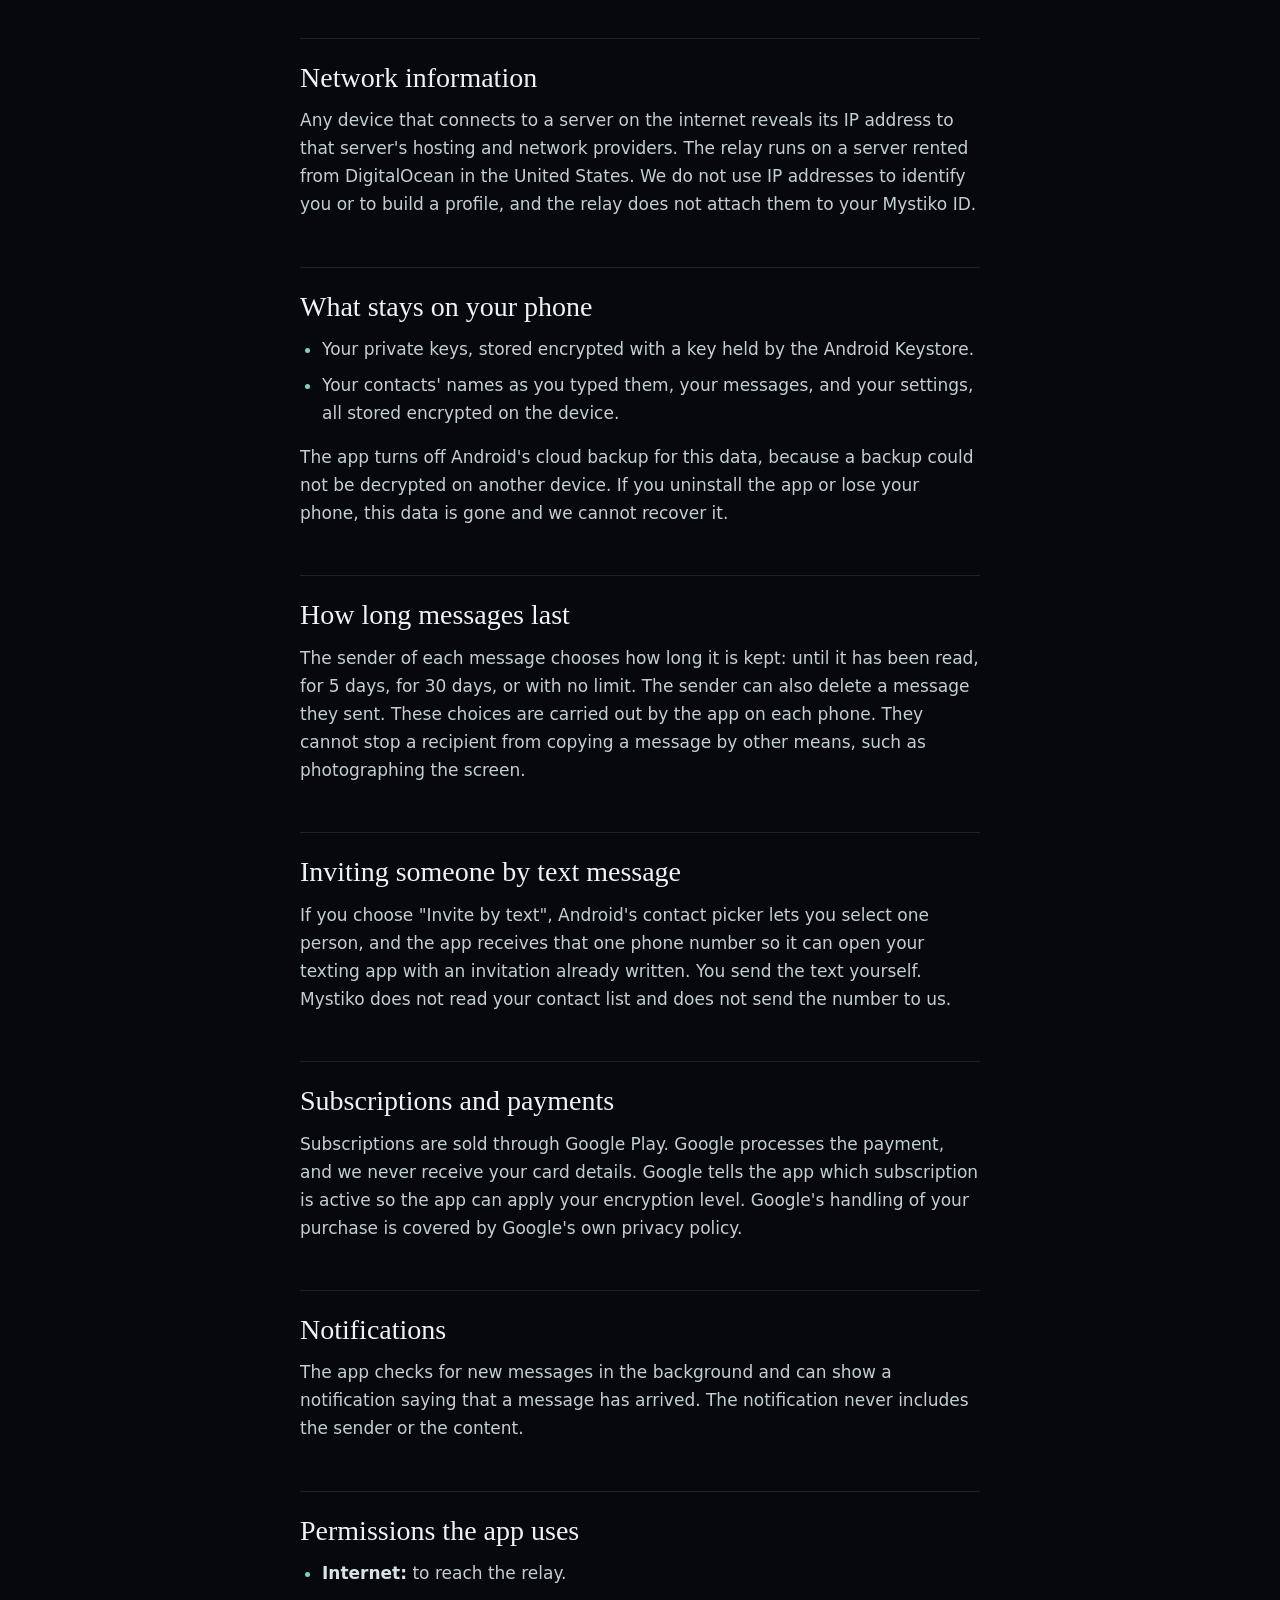
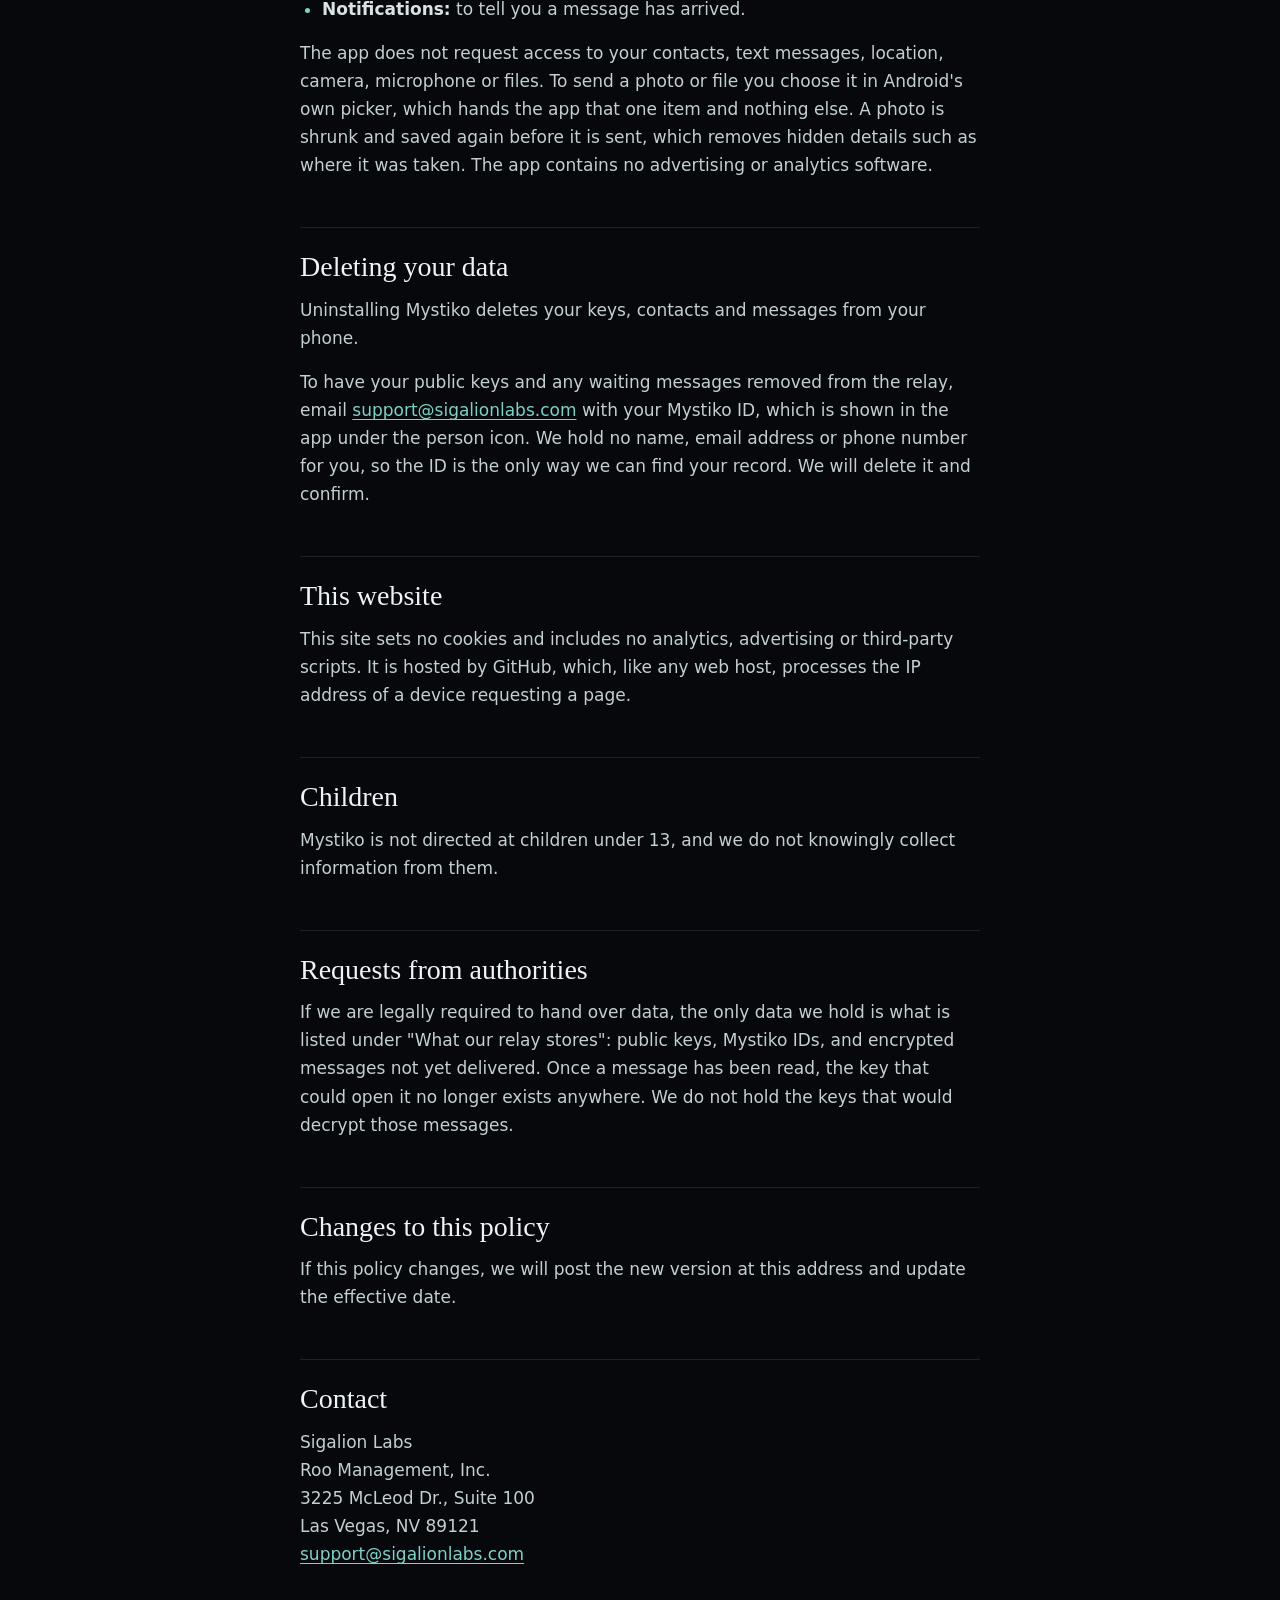
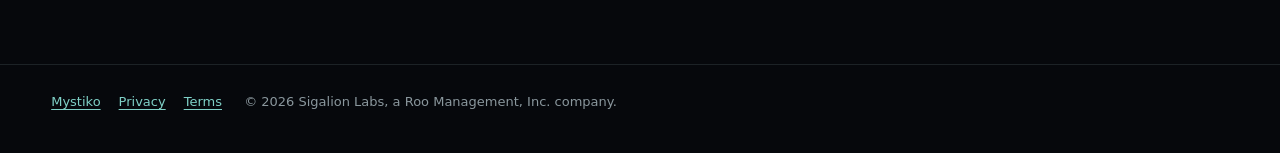
==== commit 4ceea391: "Mention photos and files on the site and in the privacy policy Co-Authored-By: Claude Fable 5.2 <nor" ====
--- a/privacy.html
+++ b/privacy.html
@@ -47,7 +47,7 @@
   <ul>
     <li><strong>Your public keys and Mystiko ID.</strong> These are created on your phone when you first open the app. Other people's phones need them to encrypt messages to you. They are not secret, and the ID is derived from the keys. Your private keys never leave your phone.</li>
     <li><strong>Your stack of single-use public keys.</strong> Your phone uploads these so that each message sent to you can be sealed to a key that is used once. The relay hands each one to a single sender and then deletes it. The matching private keys stay on your phone and are destroyed after use.</li>
-    <li><strong>Encrypted messages waiting for delivery.</strong> A message addressed to you is held until your phone collects it, and then it is deleted from the relay. A message nobody collects is deleted after 30 days. While it waits, it exists only in encrypted form.</li>
+    <li><strong>Encrypted messages waiting for delivery.</strong> This includes any photo or file sent with a message, which is encrypted in exactly the same way. A message addressed to you is held until your phone collects it, and then it is deleted from the relay. A message nobody collects is deleted after 30 days. While it waits, it exists only in encrypted form.</li>
   </ul>
   <p>The relay keeps no record of who has talked to whom, and it does not log the requests it receives. The server's error log can include the IP address of a connection that failed, and that log is kept for no more than 14 days.</p>
 
@@ -78,7 +78,7 @@
     <li><strong>Internet:</strong> to reach the relay.</li>
     <li><strong>Notifications:</strong> to tell you a message has arrived.</li>
   </ul>
-  <p>The app does not request access to your contacts, text messages, location, camera, microphone or files. It contains no advertising or analytics software.</p>
+  <p>The app does not request access to your contacts, text messages, location, camera, microphone or files. To send a photo or file you choose it in Android's own picker, which hands the app that one item and nothing else. A photo is shrunk and saved again before it is sent, which removes hidden details such as where it was taken. The app contains no advertising or analytics software.</p>
 
   <h2>Deleting your data</h2>
   <p>Uninstalling Mystiko deletes your keys, contacts and messages from your phone.</p>
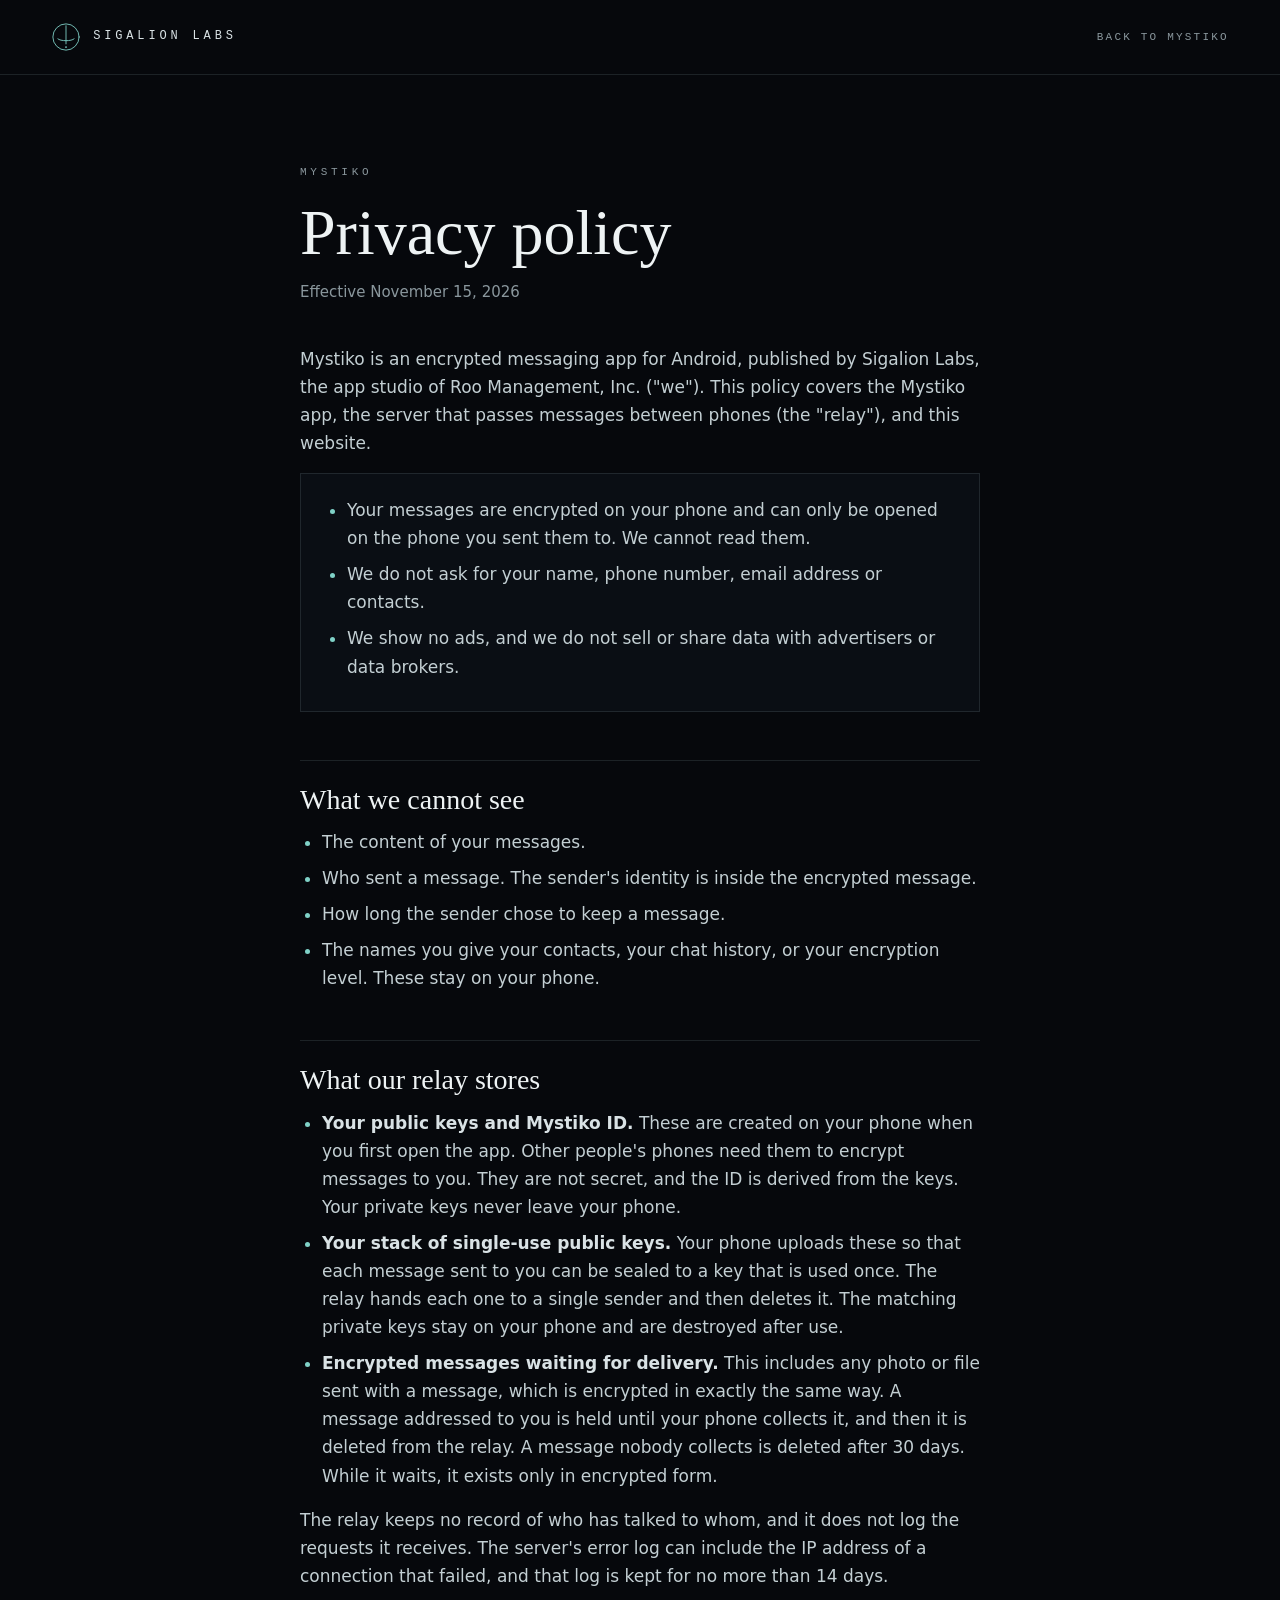
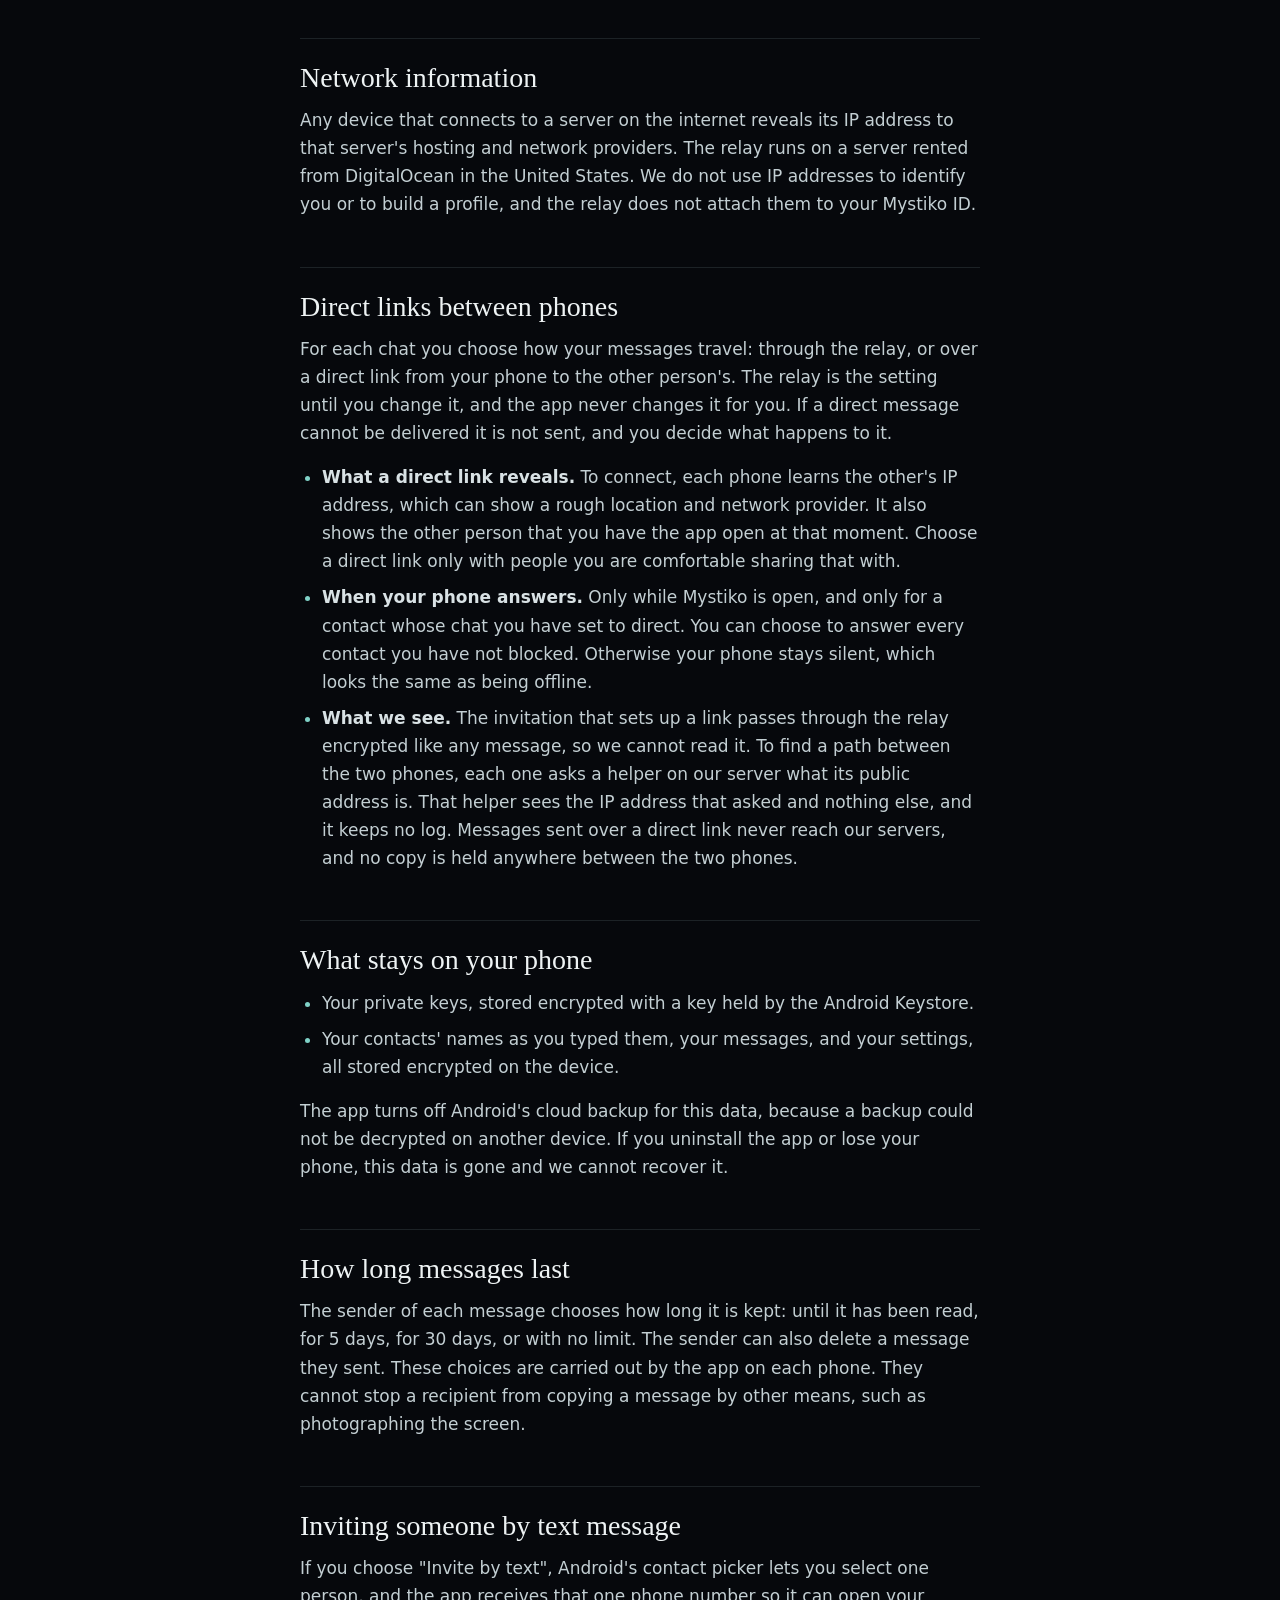
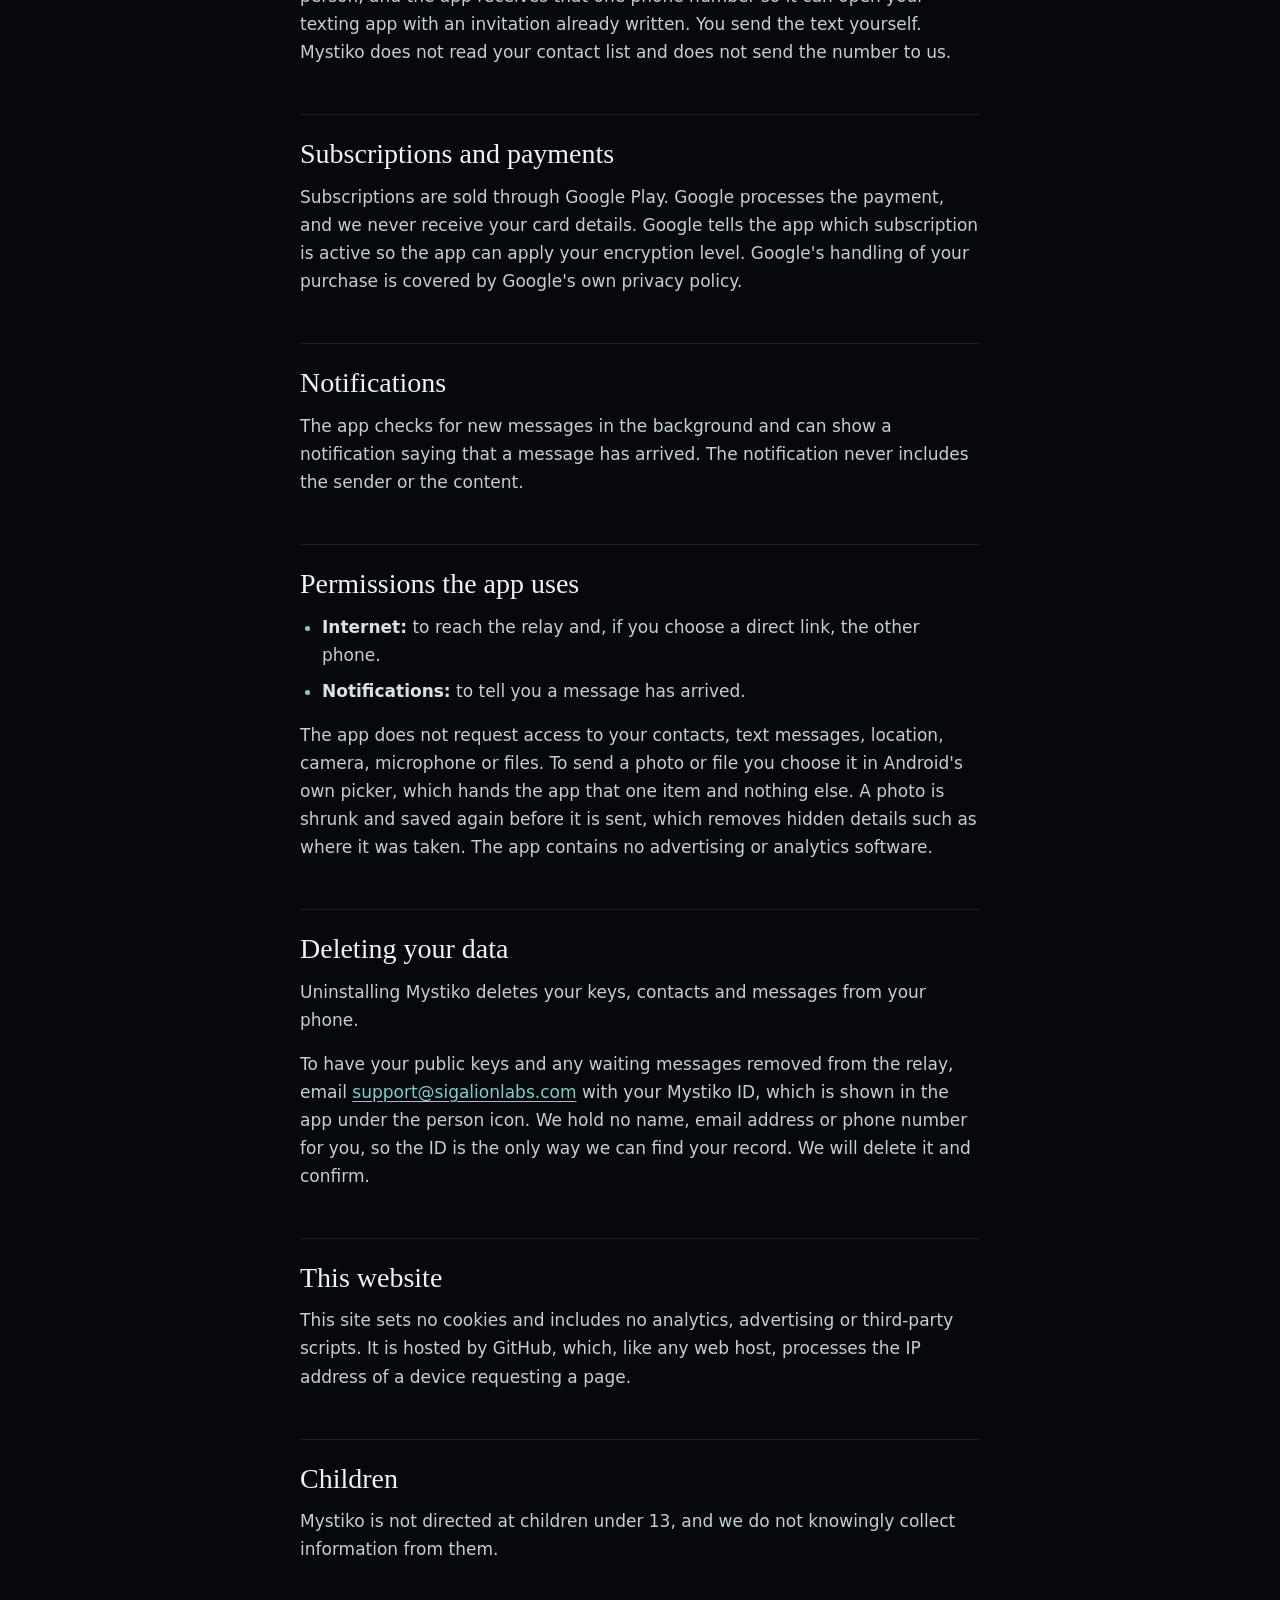
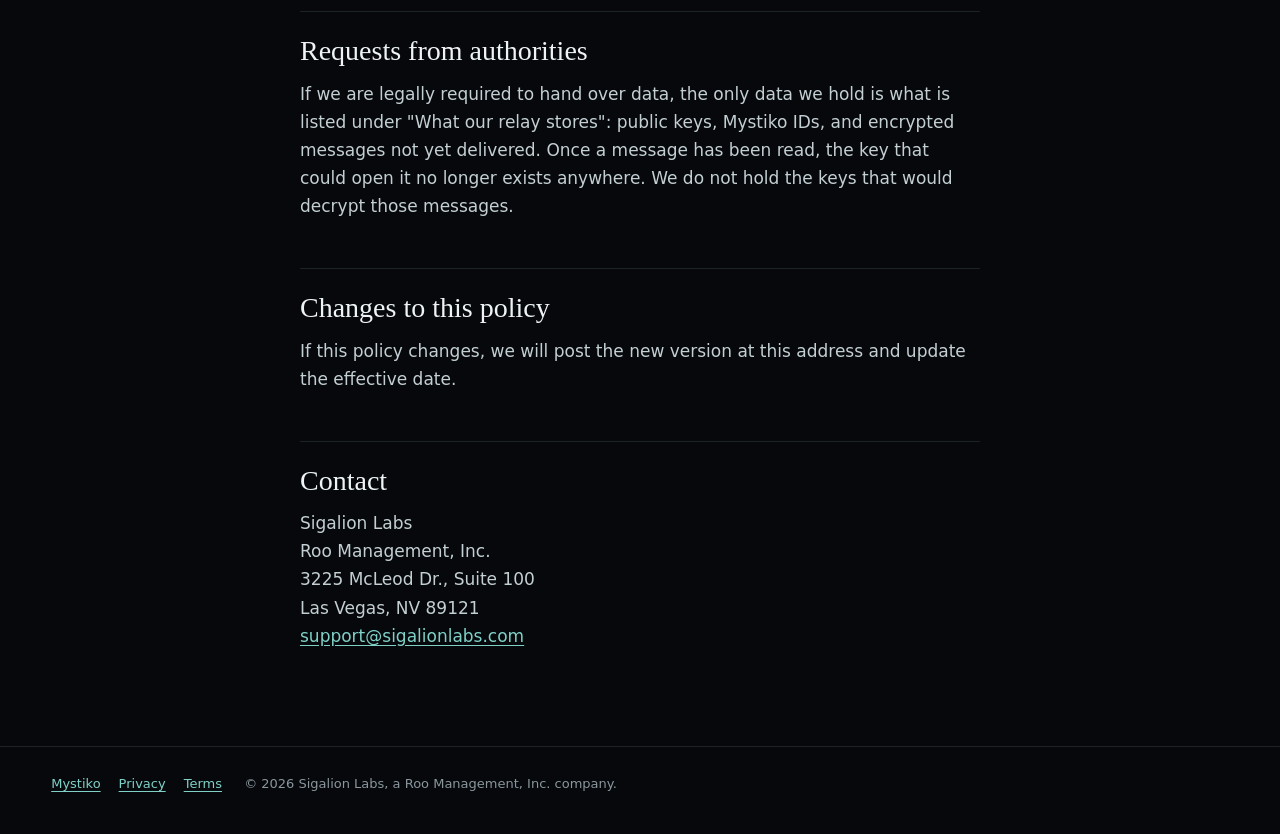
==== commit 6899238c: "Privacy policy: explain direct links between phones Co-Authored-By: Claude Fable 5.2 <noreply@anthro" ====
--- a/privacy.html
+++ b/privacy.html
@@ -23,7 +23,7 @@
 <main>
   <p class="eyebrow">Mystiko</p>
   <h1>Privacy policy</h1>
-  <p class="dated">Effective November 14, 2026</p>
+  <p class="dated">Effective November 15, 2026</p>
 
   <p>Mystiko is an encrypted messaging app for Android, published by Sigalion Labs, the app studio of Roo Management, Inc. ("we"). This policy covers the Mystiko app, the server that passes messages between phones (the "relay"), and this website.</p>
 
@@ -54,6 +54,14 @@
   <h2>Network information</h2>
   <p>Any device that connects to a server on the internet reveals its IP address to that server's hosting and network providers. The relay runs on a server rented from DigitalOcean in the United States. We do not use IP addresses to identify you or to build a profile, and the relay does not attach them to your Mystiko ID.</p>
 
+  <h2>Direct links between phones</h2>
+  <p>For each chat you choose how your messages travel: through the relay, or over a direct link from your phone to the other person's. The relay is the setting until you change it, and the app never changes it for you. If a direct message cannot be delivered it is not sent, and you decide what happens to it.</p>
+  <ul>
+    <li><strong>What a direct link reveals.</strong> To connect, each phone learns the other's IP address, which can show a rough location and network provider. It also shows the other person that you have the app open at that moment. Choose a direct link only with people you are comfortable sharing that with.</li>
+    <li><strong>When your phone answers.</strong> Only while Mystiko is open, and only for a contact whose chat you have set to direct. You can choose to answer every contact you have not blocked. Otherwise your phone stays silent, which looks the same as being offline.</li>
+    <li><strong>What we see.</strong> The invitation that sets up a link passes through the relay encrypted like any message, so we cannot read it. To find a path between the two phones, each one asks a helper on our server what its public address is. That helper sees the IP address that asked and nothing else, and it keeps no log. Messages sent over a direct link never reach our servers, and no copy is held anywhere between the two phones.</li>
+  </ul>
+
   <h2>What stays on your phone</h2>
   <ul>
     <li>Your private keys, stored encrypted with a key held by the Android Keystore.</li>
@@ -75,7 +83,7 @@
 
   <h2>Permissions the app uses</h2>
   <ul>
-    <li><strong>Internet:</strong> to reach the relay.</li>
+    <li><strong>Internet:</strong> to reach the relay and, if you choose a direct link, the other phone.</li>
     <li><strong>Notifications:</strong> to tell you a message has arrived.</li>
   </ul>
   <p>The app does not request access to your contacts, text messages, location, camera, microphone or files. To send a photo or file you choose it in Android's own picker, which hands the app that one item and nothing else. A photo is shrunk and saved again before it is sent, which removes hidden details such as where it was taken. The app contains no advertising or analytics software.</p>
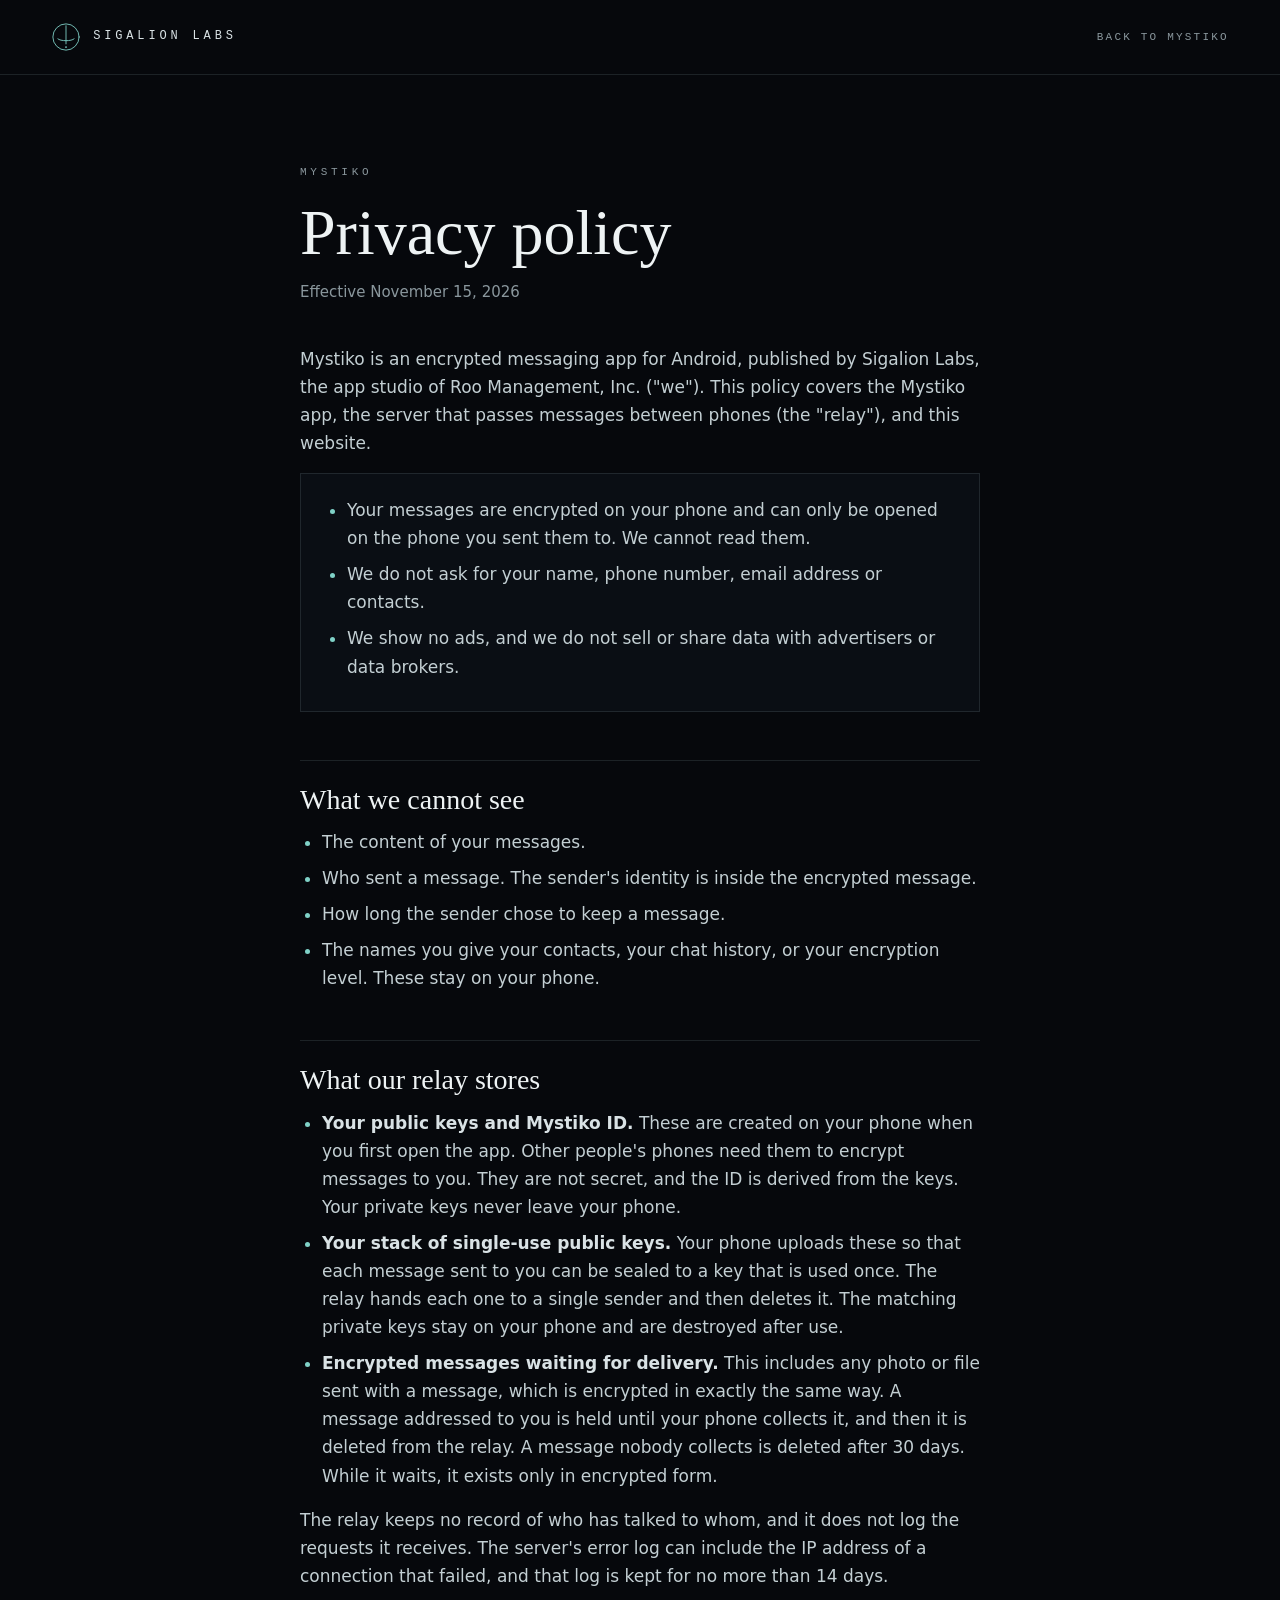
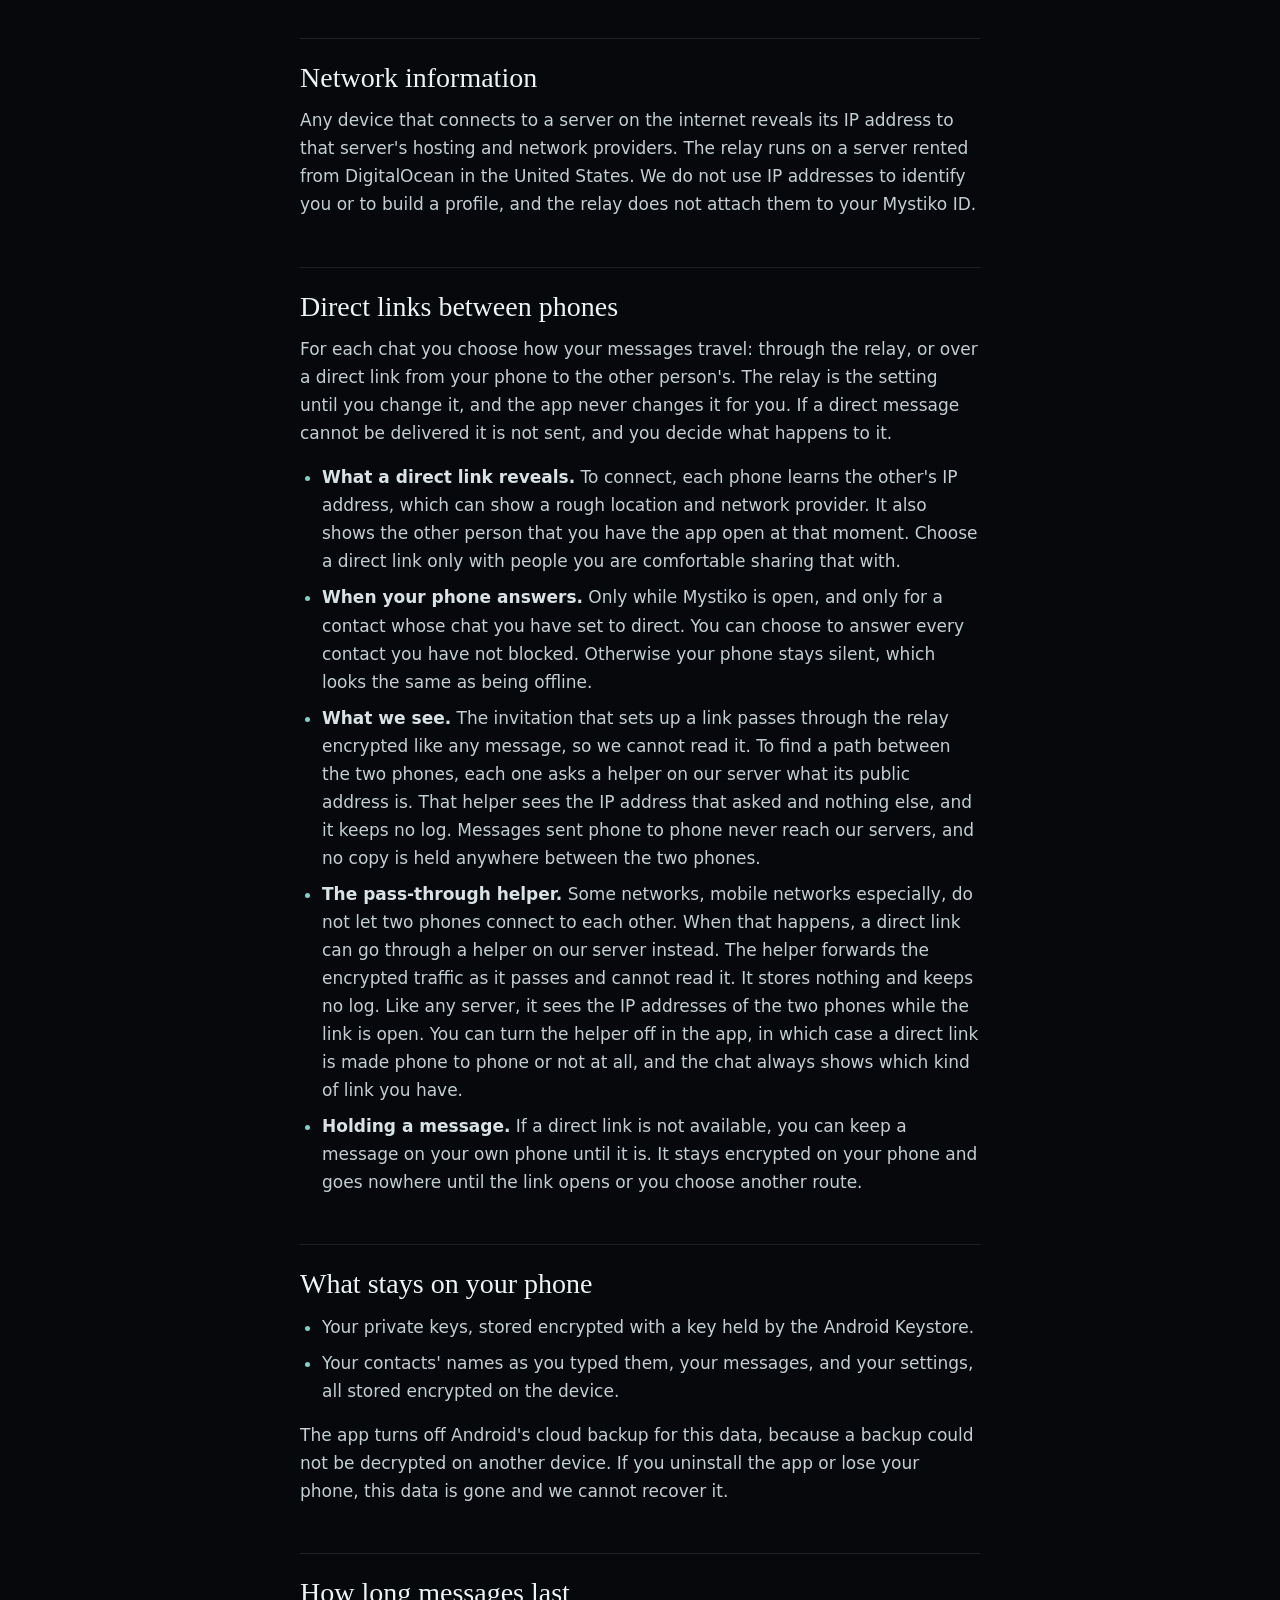
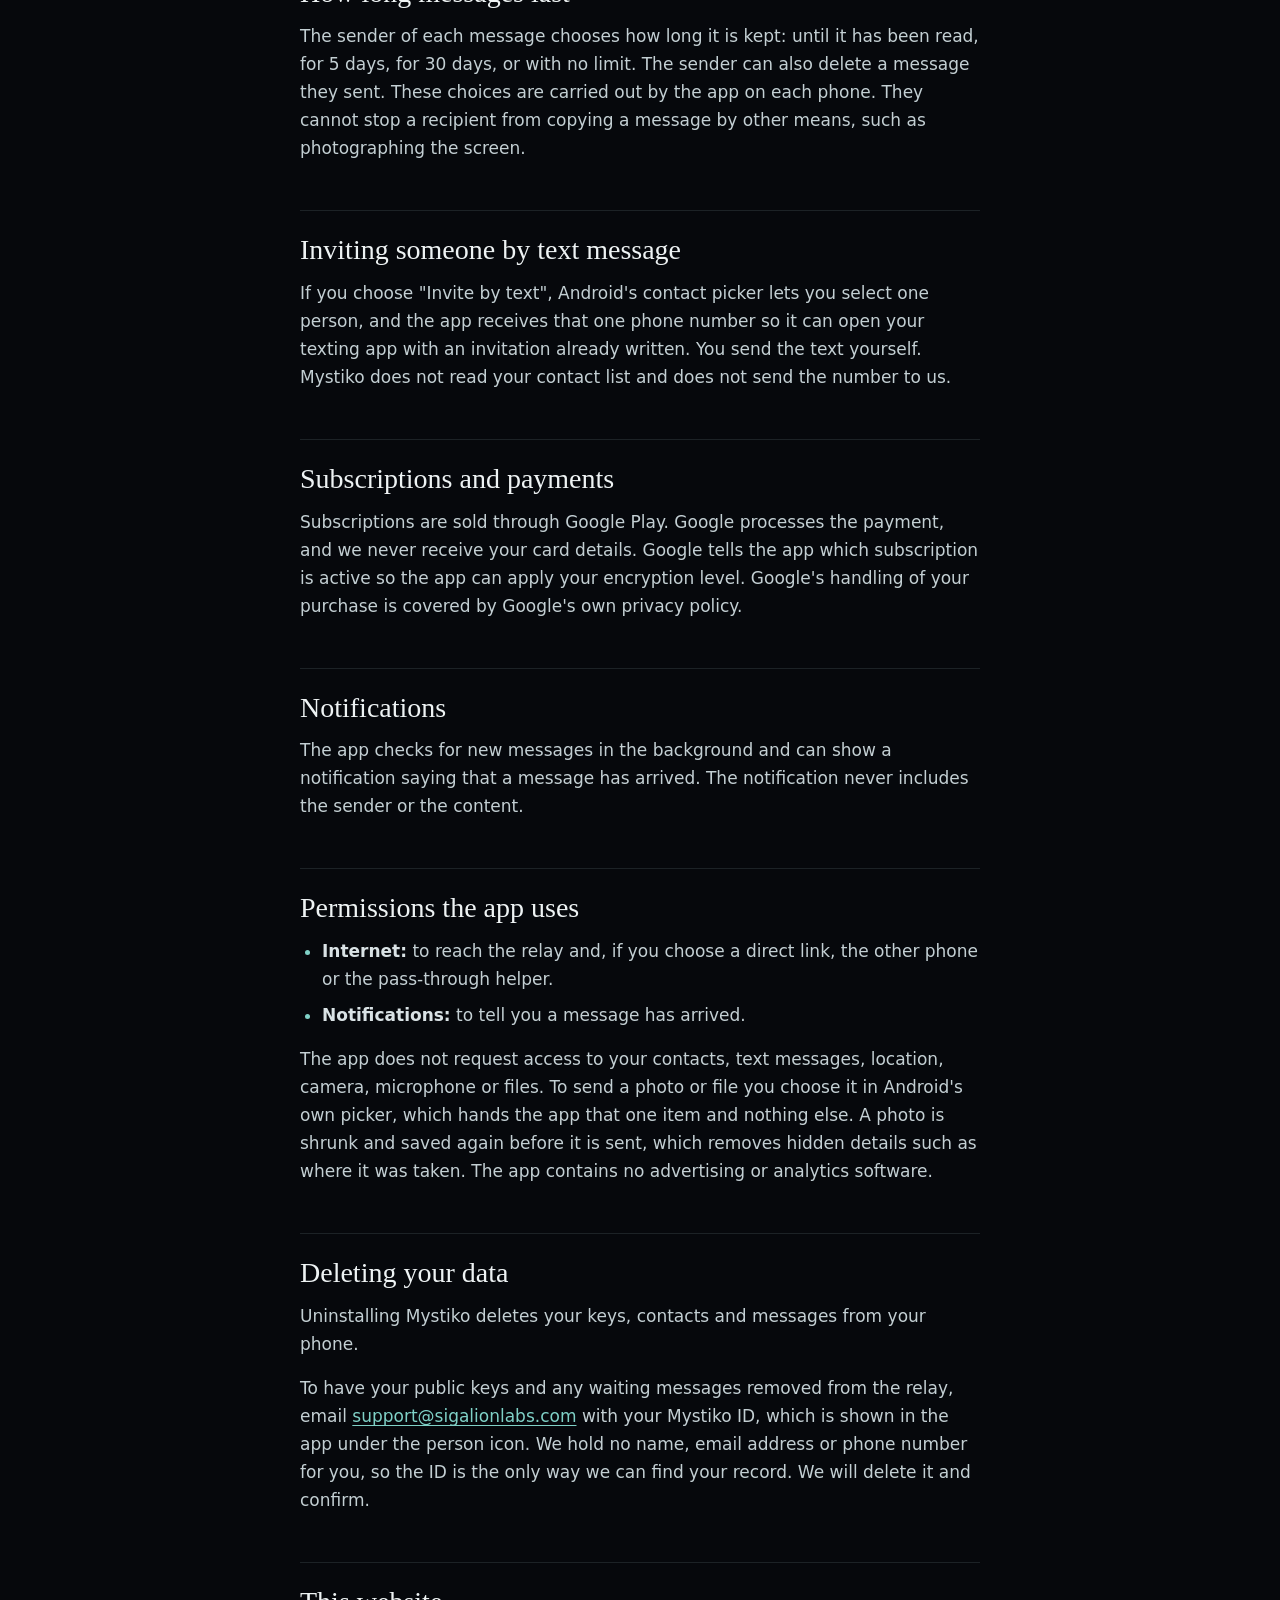
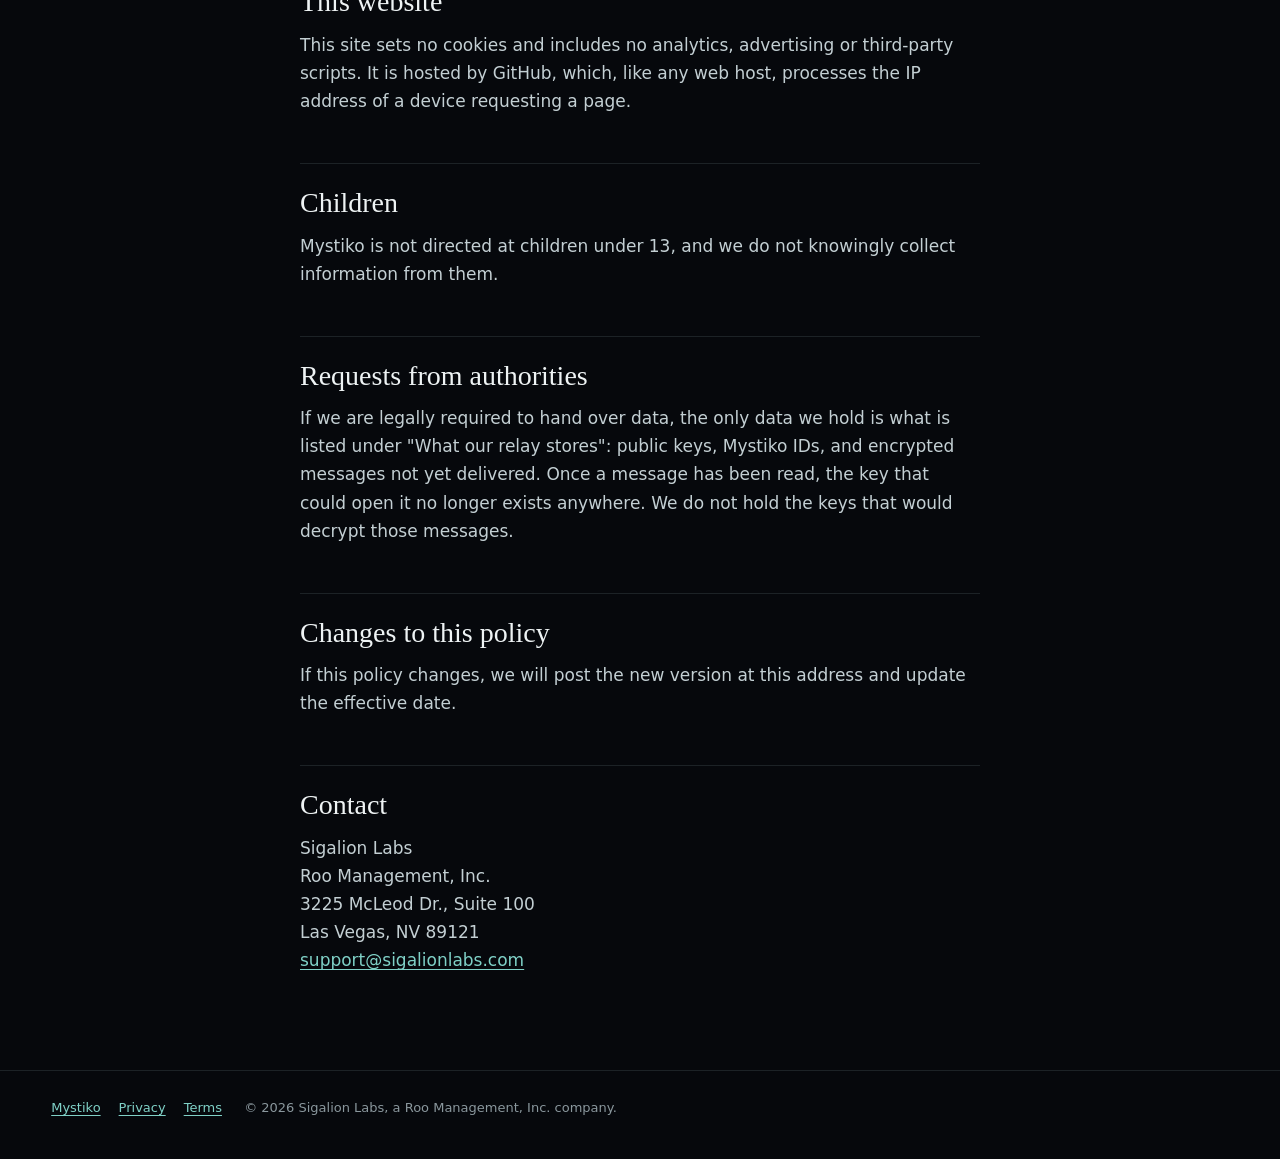
==== commit 06ba0725: "Privacy policy: pass-through helper and held messages Co-Authored-By: Claude Fable 5.2 <noreply@anth" ====
--- a/privacy.html
+++ b/privacy.html
@@ -59,7 +59,9 @@
   <ul>
     <li><strong>What a direct link reveals.</strong> To connect, each phone learns the other's IP address, which can show a rough location and network provider. It also shows the other person that you have the app open at that moment. Choose a direct link only with people you are comfortable sharing that with.</li>
     <li><strong>When your phone answers.</strong> Only while Mystiko is open, and only for a contact whose chat you have set to direct. You can choose to answer every contact you have not blocked. Otherwise your phone stays silent, which looks the same as being offline.</li>
-    <li><strong>What we see.</strong> The invitation that sets up a link passes through the relay encrypted like any message, so we cannot read it. To find a path between the two phones, each one asks a helper on our server what its public address is. That helper sees the IP address that asked and nothing else, and it keeps no log. Messages sent over a direct link never reach our servers, and no copy is held anywhere between the two phones.</li>
+    <li><strong>What we see.</strong> The invitation that sets up a link passes through the relay encrypted like any message, so we cannot read it. To find a path between the two phones, each one asks a helper on our server what its public address is. That helper sees the IP address that asked and nothing else, and it keeps no log. Messages sent phone to phone never reach our servers, and no copy is held anywhere between the two phones.</li>
+    <li><strong>The pass-through helper.</strong> Some networks, mobile networks especially, do not let two phones connect to each other. When that happens, a direct link can go through a helper on our server instead. The helper forwards the encrypted traffic as it passes and cannot read it. It stores nothing and keeps no log. Like any server, it sees the IP addresses of the two phones while the link is open. You can turn the helper off in the app, in which case a direct link is made phone to phone or not at all, and the chat always shows which kind of link you have.</li>
+    <li><strong>Holding a message.</strong> If a direct link is not available, you can keep a message on your own phone until it is. It stays encrypted on your phone and goes nowhere until the link opens or you choose another route.</li>
   </ul>
 
   <h2>What stays on your phone</h2>
@@ -83,7 +85,7 @@
 
   <h2>Permissions the app uses</h2>
   <ul>
-    <li><strong>Internet:</strong> to reach the relay and, if you choose a direct link, the other phone.</li>
+    <li><strong>Internet:</strong> to reach the relay and, if you choose a direct link, the other phone or the pass-through helper.</li>
     <li><strong>Notifications:</strong> to tell you a message has arrived.</li>
   </ul>
   <p>The app does not request access to your contacts, text messages, location, camera, microphone or files. To send a photo or file you choose it in Android's own picker, which hands the app that one item and nothing else. A photo is shrunk and saved again before it is sent, which removes hidden details such as where it was taken. The app contains no advertising or analytics software.</p>
